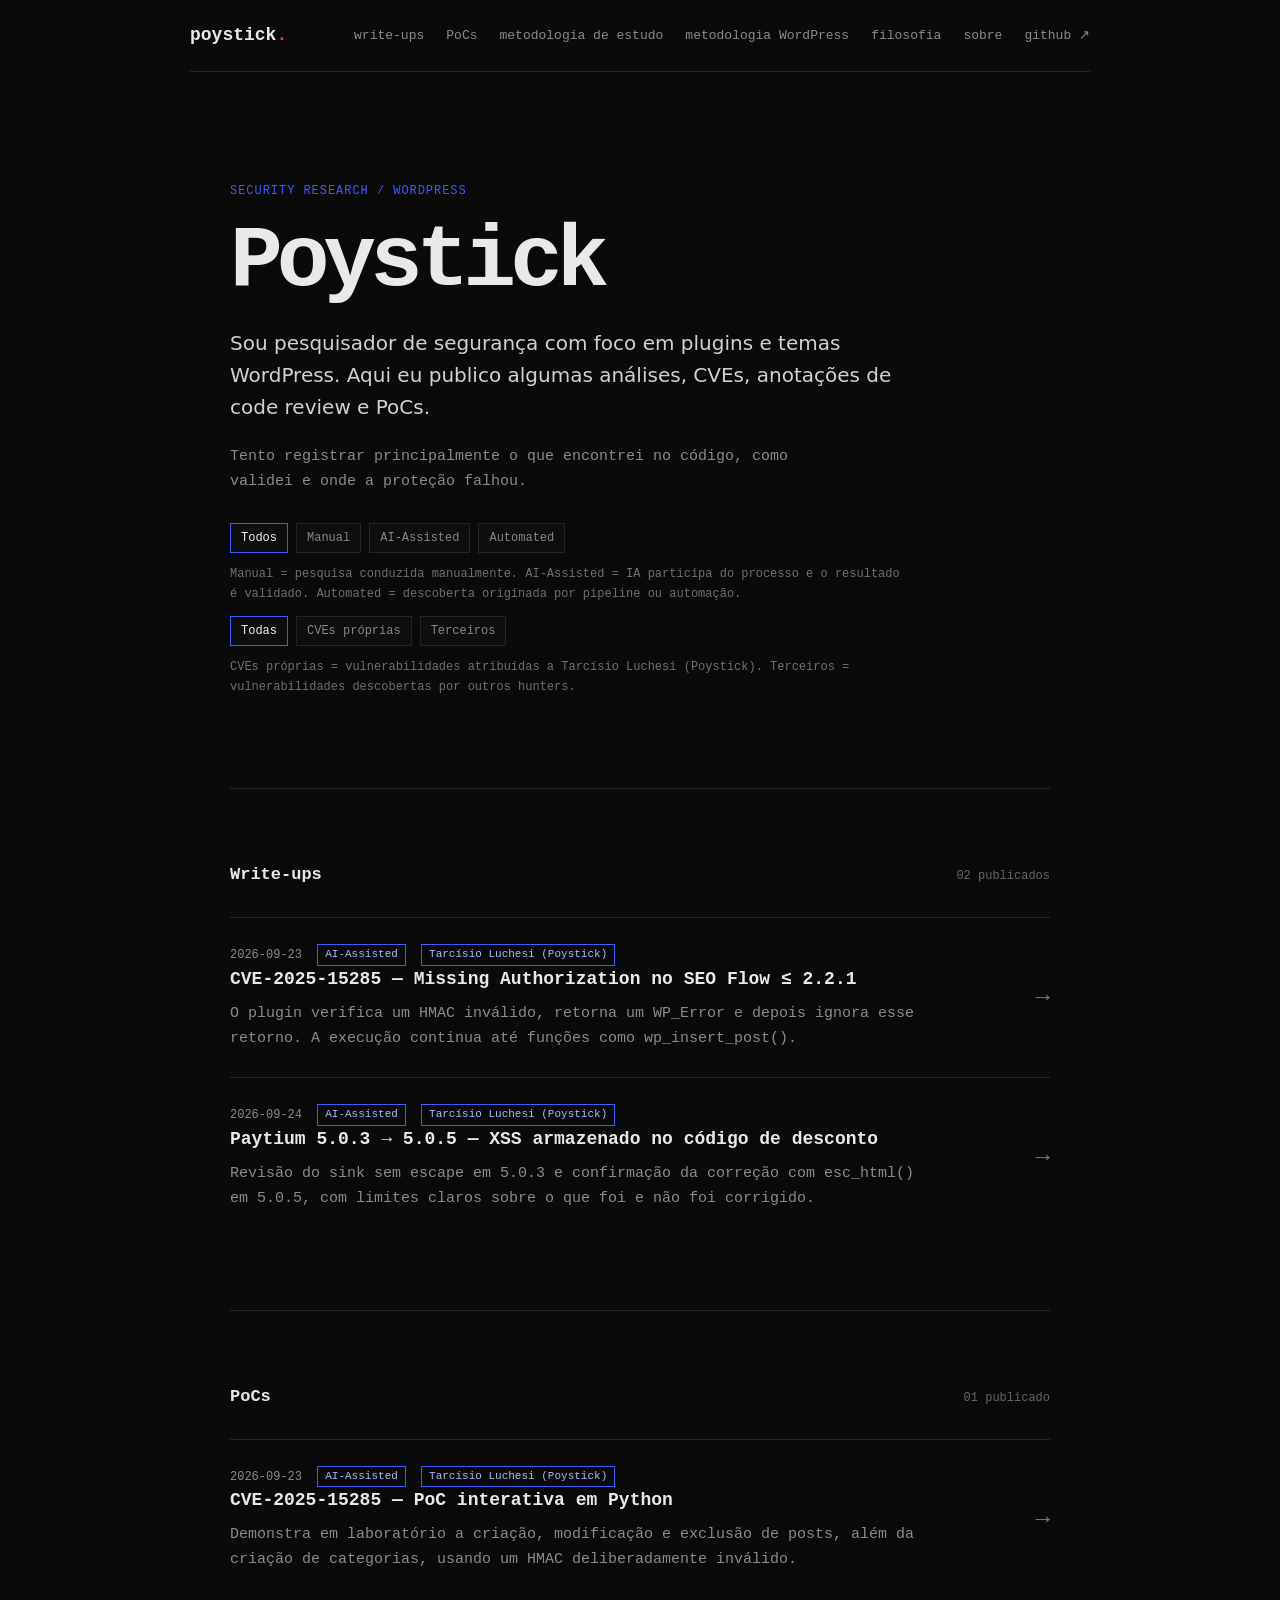
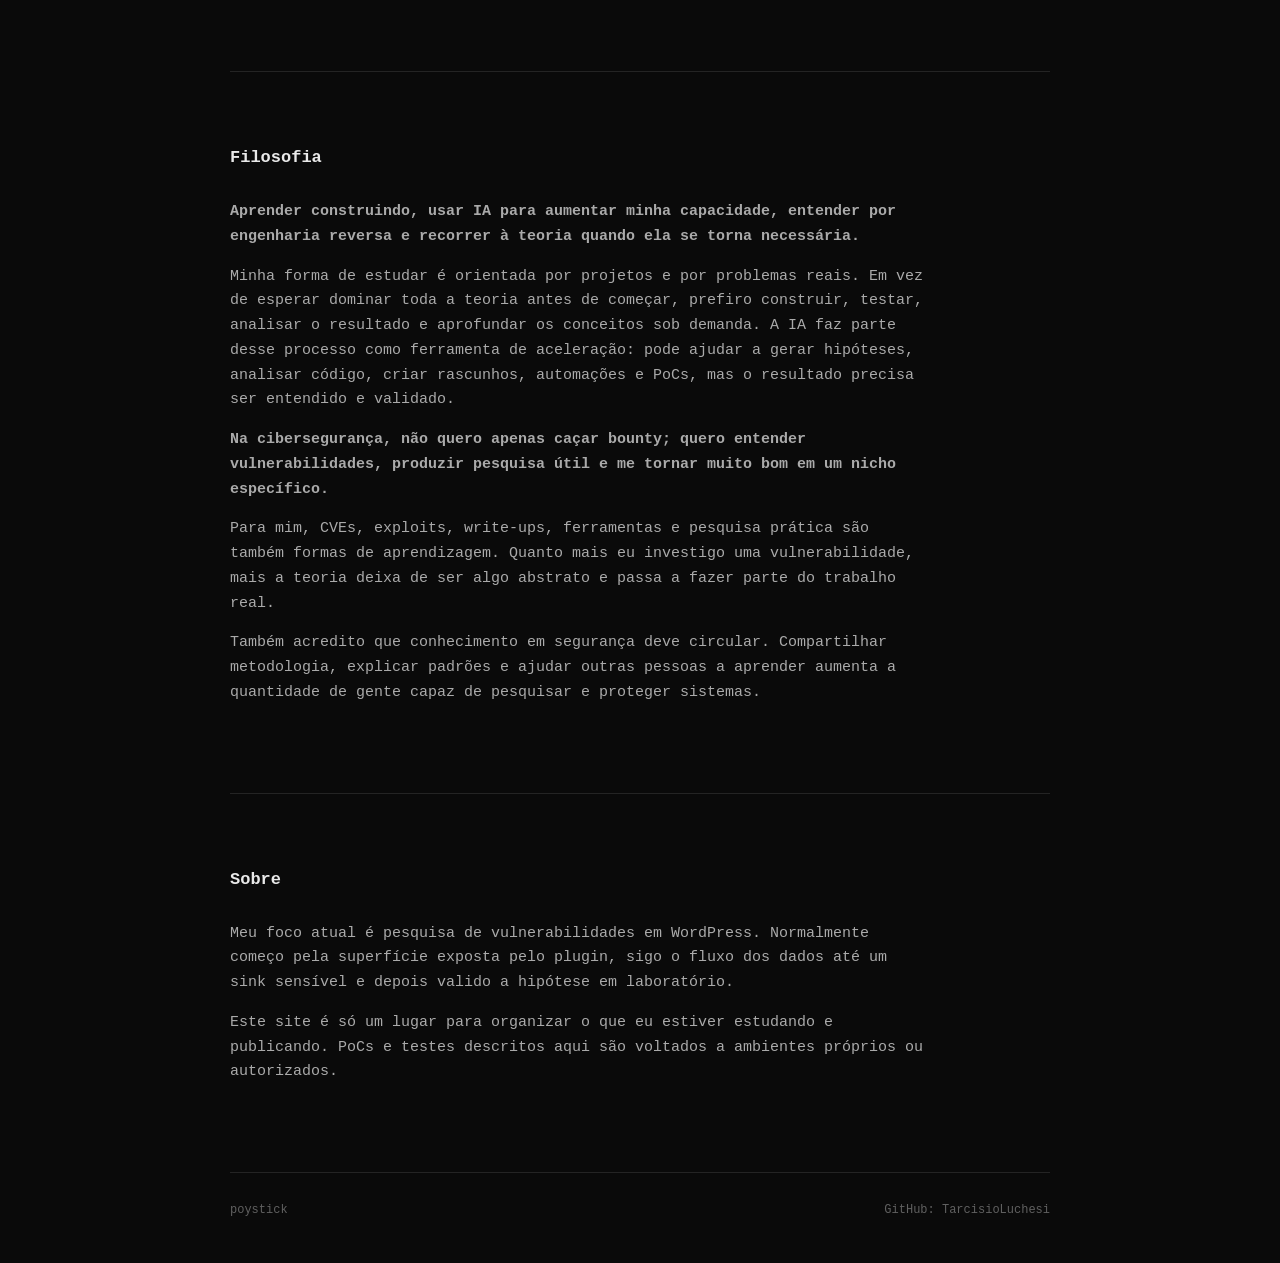
==== index.html @ 3ad00c8e "Add study and security philosophy section" ====
<!doctype html>
<html lang="pt-BR">
<head>
  <meta charset="utf-8">
  <meta name="viewport" content="width=device-width, initial-scale=1">
  <meta name="description" content="Poystick — pesquisa de segurança em WordPress, write-ups e provas de conceito.">
  <meta name="theme-color" content="#0a0a0a">
  <title>poystick</title>
  <style>
:root{
  --bg:#0a0a0a;
  --surface:#111111;
  --text:#e9e9e9;
  --muted:#8b8b8b;
  --line:#242424;
  --red:#ff3434;
  --blue:#3d5afe;
}

*{box-sizing:border-box}
html{scroll-behavior:smooth}

body{
  margin:0;
  background:var(--bg);
  color:var(--text);
  font-family:ui-monospace,SFMono-Regular,Menlo,Monaco,Consolas,"Liberation Mono",monospace;
  font-size:15px;
  line-height:1.65;
}

a{color:inherit;text-decoration:none}

.wrap{
  width:min(820px,calc(100% - 40px));
  margin:0 auto;
}

.site-header{
  width:min(900px,calc(100% - 32px));
  margin:0 auto;
  min-height:72px;
  display:flex;
  align-items:center;
  justify-content:space-between;
  border-bottom:1px solid var(--line);
}

.logo{
  font-weight:700;
  font-size:18px;
}

.logo span{color:var(--red)}

nav{
  display:flex;
  gap:22px;
  color:var(--muted);
  font-size:13px;
}

nav a:hover{color:var(--text)}

.intro{
  padding:110px 0 90px;
  border-bottom:1px solid var(--line);
}

.label{
  margin:0 0 18px;
  color:var(--blue);
  font-size:12px;
  text-transform:uppercase;
  letter-spacing:.08em;
}

h1{
  margin:0 0 24px;
  font-size:clamp(48px,10vw,88px);
  line-height:.95;
  letter-spacing:-.07em;
}

.lead{
  max-width:680px;
  margin:0;
  font-family:Inter,system-ui,sans-serif;
  font-size:20px;
  line-height:1.6;
  color:#d1d1d1;
}

.small{
  max-width:620px;
  margin:22px 0 0;
  color:var(--muted);
}

.section{
  padding:72px 0;
  border-bottom:1px solid var(--line);
}

.section-title{
  display:flex;
  align-items:baseline;
  justify-content:space-between;
  gap:20px;
  margin-bottom:28px;
}

.section-title h2{
  margin:0;
  font-size:17px;
}

.section-title span{
  color:#666;
  font-size:12px;
}

.post-row{
  display:grid;
  grid-template-columns:1fr auto;
  gap:24px;
  padding:26px 0;
  border-top:1px solid var(--line);
}

.post-row:hover h3{color:var(--red)}
.post-row:hover .arrow{color:var(--blue);transform:translateX(4px)}

.post-date{
  margin:0 0 10px;
  color:#666;
  font-size:12px;
}

.method-filter,
.origin-filter{
  display:flex;
  flex-wrap:wrap;
  gap:8px;
  margin:28px 0 0;
}

.origin-filter{
  margin-top:12px;
}

.method-filter button,
.origin-filter button{
  cursor:pointer;
  padding:7px 10px;
  border:1px solid var(--line);
  background:#0e0e0e;
  color:#888;
  font:12px ui-monospace,SFMono-Regular,Menlo,monospace;
}

.method-filter button:hover,
.method-filter button.active,
.origin-filter button:hover,
.origin-filter button.active{
  border-color:var(--blue);
  color:#f0f0f0;
}

.method-badge{
  display:inline-block;
  margin-left:8px;
  padding:2px 7px;
  border:1px solid var(--blue);
  color:#aeb8ff;
  font-size:11px;
  line-height:1.4;
  vertical-align:middle;
}

.method-note{
  max-width:680px;
  margin:12px 0 0;
  color:#707070;
  font-size:12px;
}

.post-row h3{
  margin:0 0 10px;
  font-size:18px;
  line-height:1.45;
  transition:color .15s ease;
}

.post-row p{
  margin:0;
  color:var(--muted);
  max-width:690px;
}

.arrow{
  align-self:center;
  color:#777;
  font-size:24px;
  transition:.15s ease;
}

.about p{
  max-width:700px;
  color:#aaa;
}

.site-footer{
  display:flex;
  justify-content:space-between;
  gap:20px;
  padding:28px 0 42px;
  color:#606060;
  font-size:12px;
}

/* article */

.article-shell{
  width:min(760px,calc(100% - 40px));
  margin:0 auto;
  padding:80px 0 100px;
}

.article-hero{
  padding:20px 0 48px;
  border-bottom:1px solid var(--line);
}

.article-hero .kicker{
  color:var(--blue);
  font-size:12px;
  text-transform:uppercase;
}

.article-hero h1{
  margin:14px 0 12px;
  font-size:clamp(40px,8vw,70px);
}

.hero-copy{
  margin:0;
  color:#bbb;
  font-family:Inter,system-ui,sans-serif;
  font-size:18px;
  line-height:1.6;
}

.article-meta{
  display:flex;
  flex-wrap:wrap;
  gap:8px;
  margin-top:22px;
}

.article-meta span{
  padding:4px 8px;
  border:1px solid var(--line);
  color:#777;
  font-size:12px;
}

.article{
  padding-top:42px;
  color:#c2c2c2;
  font-family:Inter,system-ui,sans-serif;
  font-size:16px;
  line-height:1.8;
}

.article h2{
  margin:52px 0 12px;
  color:#f1f1f1;
  font:700 21px/1.4 ui-monospace,SFMono-Regular,Menlo,monospace;
}

.article p code{
  padding:2px 5px;
  background:#151515;
  border:1px solid var(--line);
  border-radius:4px;
  color:#eee;
}

pre{
  overflow:auto;
  margin:20px 0 28px;
  padding:18px;
  background:#0e0e0e;
  border:1px solid var(--line);
  border-left:3px solid var(--blue);
  color:#d7d7d7;
  font:13px/1.7 ui-monospace,SFMono-Regular,Menlo,monospace;
}

.flow{
  white-space:pre-wrap;
  margin:24px 0;
  padding:20px;
  background:#0e0e0e;
  border:1px solid var(--line);
  border-left:3px solid var(--red);
  color:#ddd;
  font:13px/1.8 ui-monospace,SFMono-Regular,Menlo,monospace;
}

.back-link{
  display:inline-block;
  margin-top:40px;
  color:#888;
  font-family:ui-monospace,SFMono-Regular,Menlo,monospace;
}

.back-link:hover{color:var(--red)}

@media(max-width:600px){
  .site-header{align-items:flex-start;padding:18px 0}
  nav{gap:12px;flex-wrap:wrap;justify-content:flex-end}
  .intro{padding:76px 0 64px}
  .lead{font-size:18px}
  .site-footer{flex-direction:column}
}

</style>
</head>
<body>
  <header class="site-header">
    <a class="logo" href="./">poystick<span>.</span></a>
    <nav>
      <a href="#writeups">write-ups</a>
      <a href="#pocs">PoCs</a>
      <a href="methodology.html">metodologia de estudo</a>
      <a href="wordpress-methodology.html">metodologia WordPress</a>
      <a href="#filosofia">filosofia</a>
      <a href="#sobre">sobre</a>
      <a href="https://github.com/TarcisioLuchesi">github ↗</a>
    </nav>
  </header>

  <main class="wrap">
    <section class="intro">
      <p class="label">security research / wordpress</p>
      <h1>Poystick</h1>
      <p class="lead">
        Sou pesquisador de segurança com foco em plugins e temas WordPress.
        Aqui eu publico algumas análises, CVEs, anotações de code review e PoCs.
      </p>
      <p class="small">
        Tento registrar principalmente o que encontrei no código, como validei e onde a proteção falhou.
      </p>

      <div class="method-filter" aria-label="Filtrar publicações pelo método de pesquisa">
        <button type="button" class="active" data-filter="all">Todos</button>
        <button type="button" data-filter="manual">Manual</button>
        <button type="button" data-filter="ai-assisted">AI-Assisted</button>
        <button type="button" data-filter="automated">Automated</button>
      </div>
      <p class="method-note">
        Manual = pesquisa conduzida manualmente. AI-Assisted = IA participa do processo e o resultado é validado.
        Automated = descoberta originada por pipeline ou automação.
      </p>

      <div class="origin-filter" aria-label="Filtrar publicações por autoria da vulnerabilidade">
        <button type="button" class="active" data-origin-filter="all">Todas</button>
        <button type="button" data-origin-filter="own">CVEs próprias</button>
        <button type="button" data-origin-filter="third-party">Terceiros</button>
      </div>
      <p class="method-note">
        CVEs próprias = vulnerabilidades atribuídas a Tarcísio Luchesi (Poystick).
        Terceiros = vulnerabilidades descobertas por outros hunters.
      </p>
    </section>

    <section id="writeups" class="section">
      <div class="section-title">
        <h2>Write-ups</h2>
        <span>02 publicados</span>
      </div>

      <a class="post-row" data-method="ai-assisted" data-origin="own" href="research/cve-2025-15285.html">
        <div>
          <p class="post-date">2026-09-23 <span class="method-badge">AI-Assisted</span> <span class="method-badge">Tarcísio Luchesi (Poystick)</span></p>
          <h3>CVE-2025-15285 — Missing Authorization no SEO Flow ≤ 2.2.1</h3>
          <p>
            O plugin verifica um HMAC inválido, retorna um WP_Error e depois ignora esse retorno.
            A execução continua até funções como wp_insert_post().
          </p>
        </div>
        <span class="arrow">→</span>
      </a>

      <a class="post-row" data-method="ai-assisted" data-origin="own" href="research/paytium-5-0-3-5-0-5-xss.html">
        <div>
          <p class="post-date">2026-09-24 <span class="method-badge">AI-Assisted</span> <span class="method-badge">Tarcísio Luchesi (Poystick)</span></p>
          <h3>Paytium 5.0.3 → 5.0.5 — XSS armazenado no código de desconto</h3>
          <p>
            Revisão do sink sem escape em 5.0.3 e confirmação da correção com esc_html()
            em 5.0.5, com limites claros sobre o que foi e não foi corrigido.
          </p>
        </div>
        <span class="arrow">→</span>
      </a>
    </section>

    <section id="pocs" class="section">
      <div class="section-title">
        <h2>PoCs</h2>
        <span>01 publicado</span>
      </div>

      <a class="post-row" data-method="ai-assisted" data-origin="own" href="pocs/cve-2025-15285.html">
        <div>
          <p class="post-date">2026-09-23 <span class="method-badge">AI-Assisted</span> <span class="method-badge">Tarcísio Luchesi (Poystick)</span></p>
          <h3>CVE-2025-15285 — PoC interativa em Python</h3>
          <p>
            Demonstra em laboratório a criação, modificação e exclusão de posts,
            além da criação de categorias, usando um HMAC deliberadamente inválido.
          </p>
        </div>
        <span class="arrow">→</span>
      </a>
    </section>

    <section id="filosofia" class="section about">
      <div class="section-title">
        <h2>Filosofia</h2>
      </div>

      <p>
        <strong>Aprender construindo, usar IA para aumentar minha capacidade, entender por engenharia reversa
        e recorrer à teoria quando ela se torna necessária.</strong>
      </p>

      <p>
        Minha forma de estudar é orientada por projetos e por problemas reais. Em vez de esperar dominar toda
        a teoria antes de começar, prefiro construir, testar, analisar o resultado e aprofundar os conceitos
        sob demanda. A IA faz parte desse processo como ferramenta de aceleração: pode ajudar a gerar hipóteses,
        analisar código, criar rascunhos, automações e PoCs, mas o resultado precisa ser entendido e validado.
      </p>

      <p>
        <strong>Na cibersegurança, não quero apenas caçar bounty; quero entender vulnerabilidades,
        produzir pesquisa útil e me tornar muito bom em um nicho específico.</strong>
      </p>

      <p>
        Para mim, CVEs, exploits, write-ups, ferramentas e pesquisa prática são também formas de aprendizagem.
        Quanto mais eu investigo uma vulnerabilidade, mais a teoria deixa de ser algo abstrato e passa a fazer
        parte do trabalho real.
      </p>

      <p>
        Também acredito que conhecimento em segurança deve circular. Compartilhar metodologia, explicar padrões
        e ajudar outras pessoas a aprender aumenta a quantidade de gente capaz de pesquisar e proteger sistemas.
      </p>
    </section>

    <section id="sobre" class="section about">
      <div class="section-title">
        <h2>Sobre</h2>
      </div>
      <p>
        Meu foco atual é pesquisa de vulnerabilidades em WordPress. Normalmente começo pela
        superfície exposta pelo plugin, sigo o fluxo dos dados até um sink sensível e depois
        valido a hipótese em laboratório.
      </p>
      <p>
        Este site é só um lugar para organizar o que eu estiver estudando e publicando.
        PoCs e testes descritos aqui são voltados a ambientes próprios ou autorizados.
      </p>
    </section>
  </main>

  <footer class="site-footer wrap">
    <span>poystick</span>
    <span>GitHub: TarcisioLuchesi</span>
  </footer>

  <script>
    const filterButtons = document.querySelectorAll('.method-filter button');
    const originButtons = document.querySelectorAll('.origin-filter button');
    const posts = document.querySelectorAll('.post-row[data-method][data-origin]');

    let activeMethod = 'all';
    let activeOrigin = 'all';

    function applyFilters() {
      posts.forEach(post => {
        const methodMatches = activeMethod === 'all' || post.dataset.method === activeMethod;
        const originMatches = activeOrigin === 'all' || post.dataset.origin === activeOrigin;
        post.style.display = methodMatches && originMatches ? 'grid' : 'none';
      });
    }

    filterButtons.forEach(button => {
      button.addEventListener('click', () => {
        activeMethod = button.dataset.filter;
        filterButtons.forEach(item => item.classList.remove('active'));
        button.classList.add('active');
        applyFilters();
      });
    });

    originButtons.forEach(button => {
      button.addEventListener('click', () => {
        activeOrigin = button.dataset.originFilter;
        originButtons.forEach(item => item.classList.remove('active'));
        button.classList.add('active');
        applyFilters();
      });
    });
  </script>
</body>
</html>
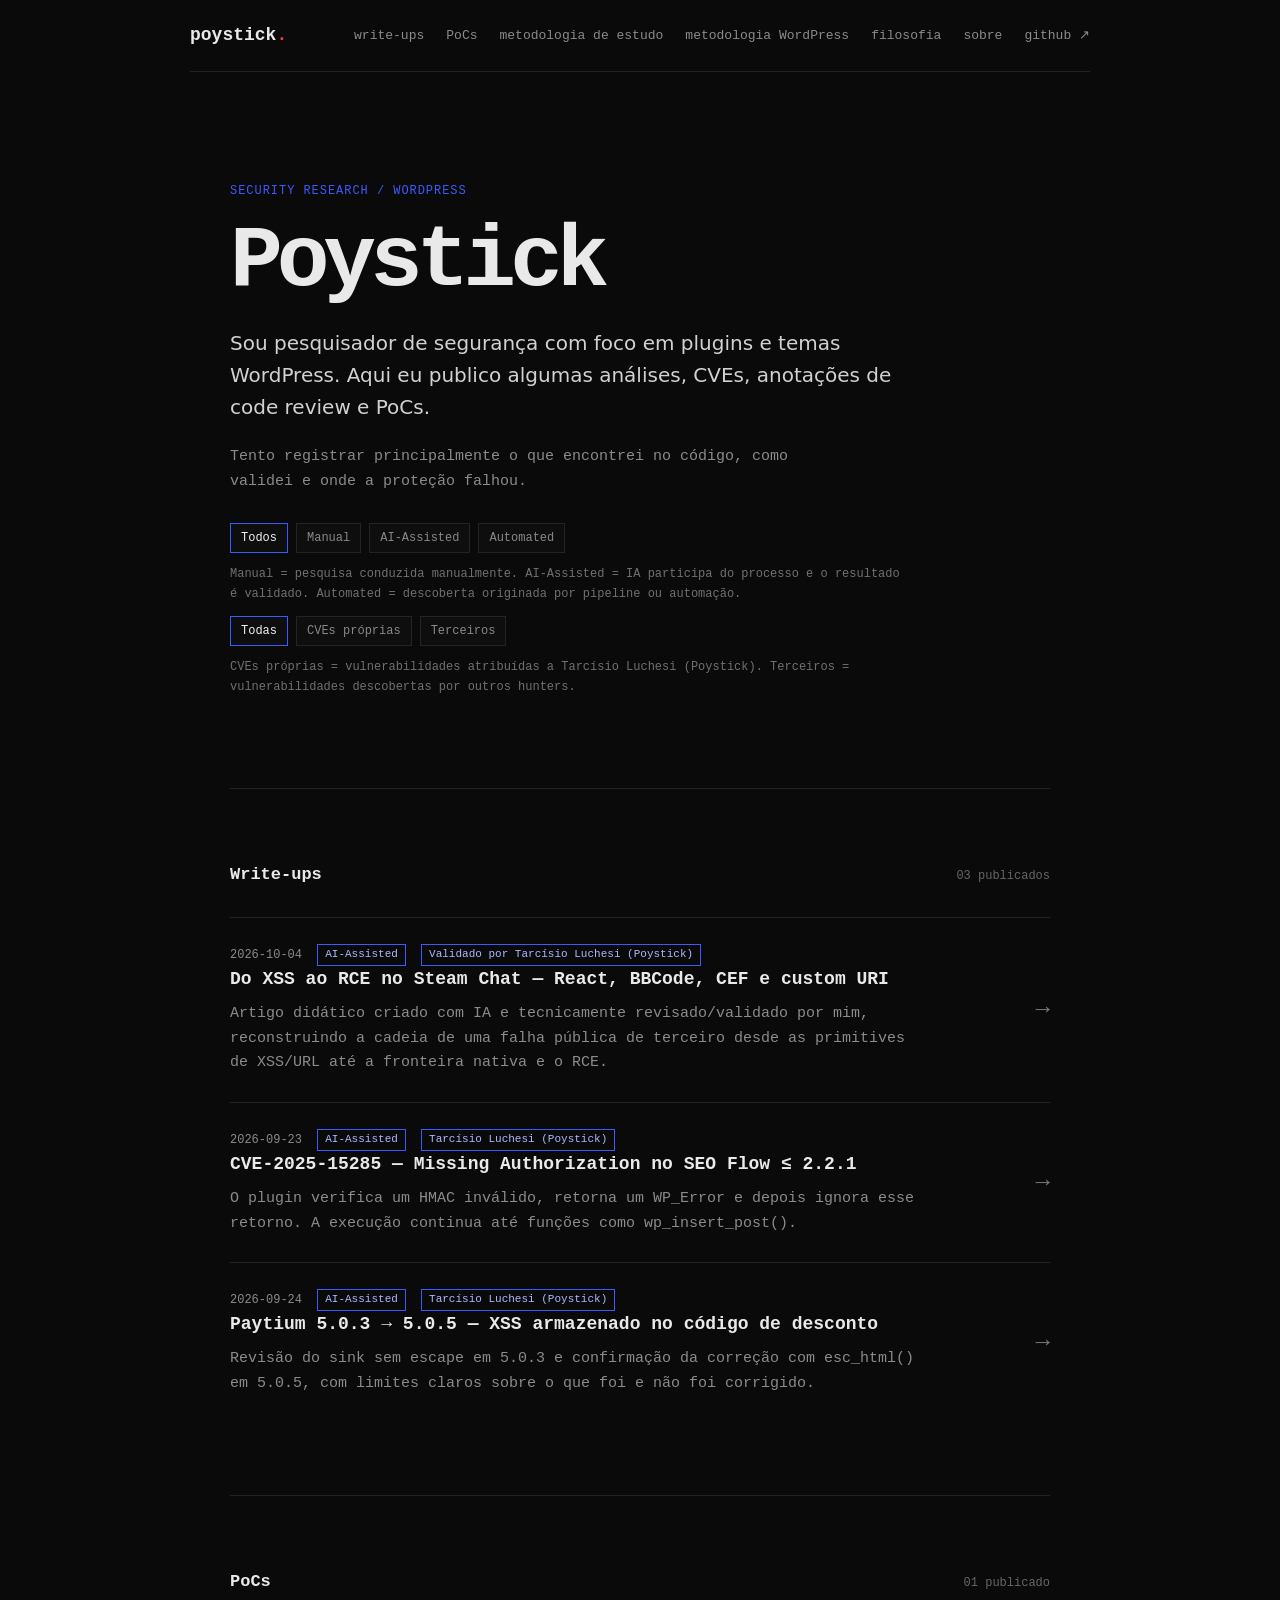
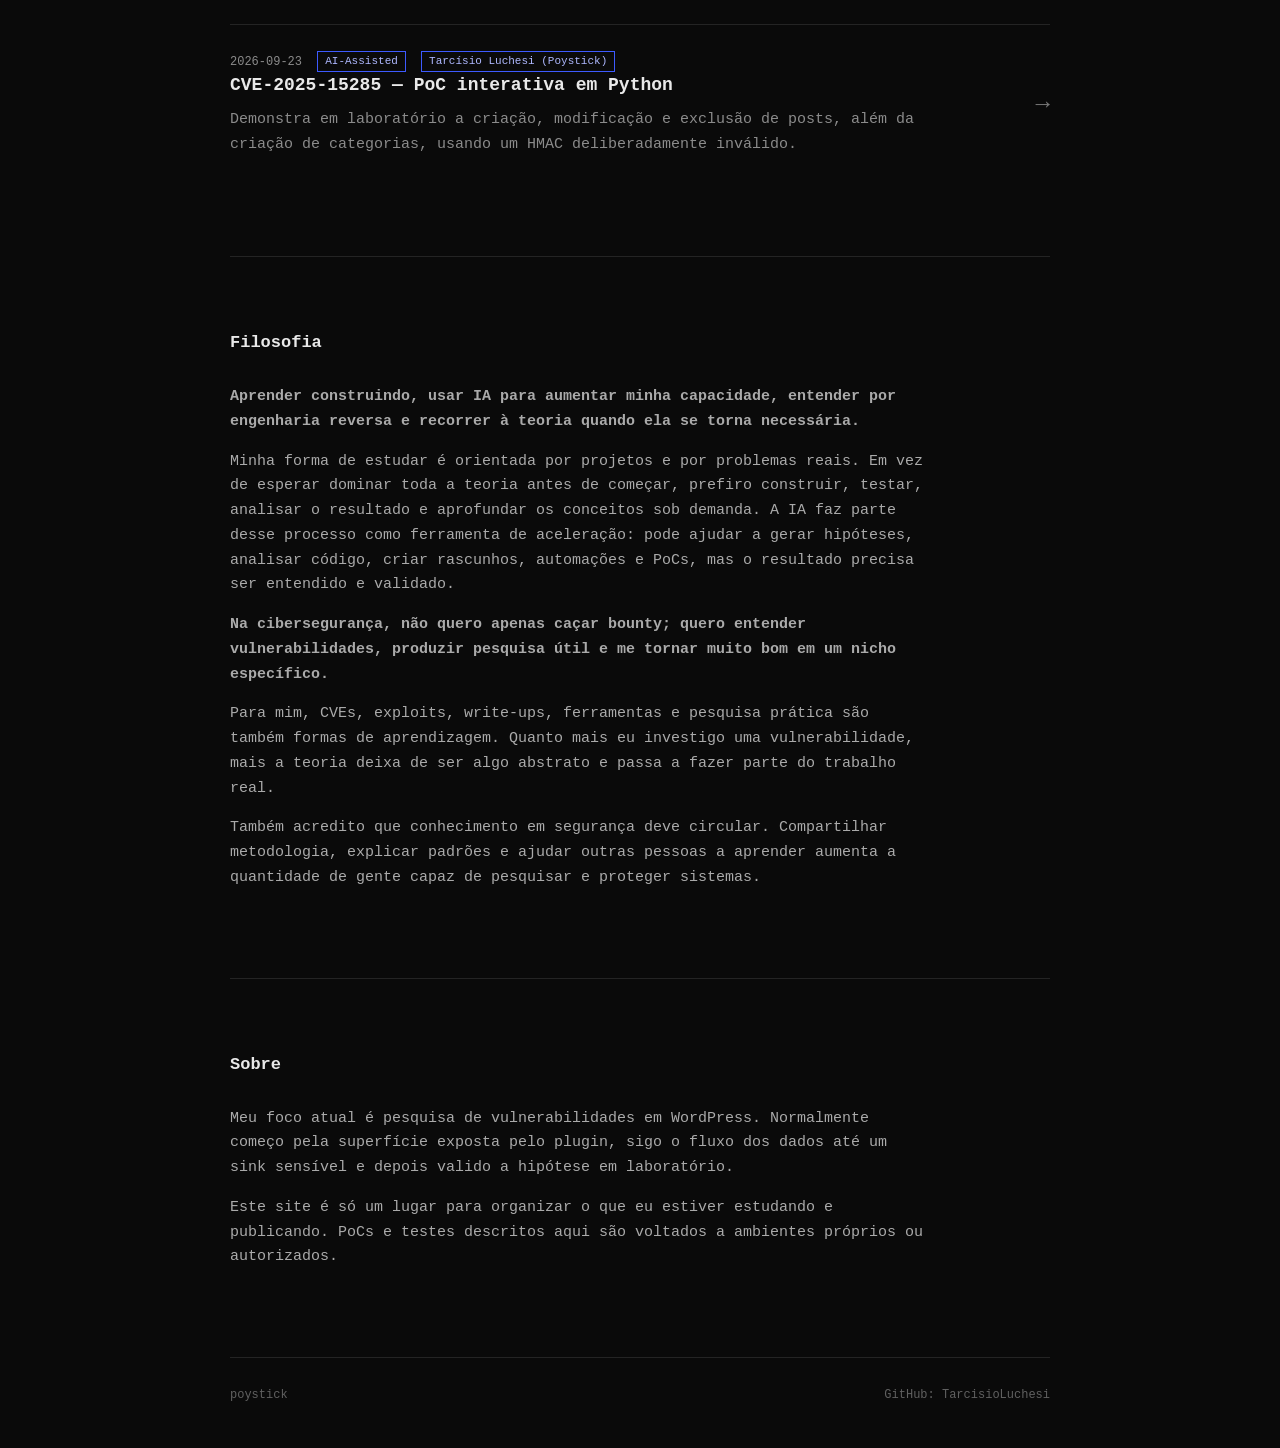
==== commit 33bd4ba0: "Publish Steam Chat XSS-to-RCE article on homepage" ====
--- a/index.html
+++ b/index.html
@@ -379,8 +379,20 @@
     <section id="writeups" class="section">
       <div class="section-title">
         <h2>Write-ups</h2>
-        <span>02 publicados</span>
+        <span>03 publicados</span>
       </div>
+
+      <a class="post-row" data-method="ai-assisted" data-origin="third-party" href="research/steam-chat-xss-to-rce.html">
+        <div>
+          <p class="post-date">2026-10-04 <span class="method-badge">AI-Assisted</span> <span class="method-badge">Validado por Tarcísio Luchesi (Poystick)</span></p>
+          <h3>Do XSS ao RCE no Steam Chat — React, BBCode, CEF e custom URI</h3>
+          <p>
+            Artigo didático criado com IA e tecnicamente revisado/validado por mim, reconstruindo a cadeia
+            de uma falha pública de terceiro desde as primitives de XSS/URL até a fronteira nativa e o RCE.
+          </p>
+        </div>
+        <span class="arrow">→</span>
+      </a>
 
       <a class="post-row" data-method="ai-assisted" data-origin="own" href="research/cve-2025-15285.html">
         <div>
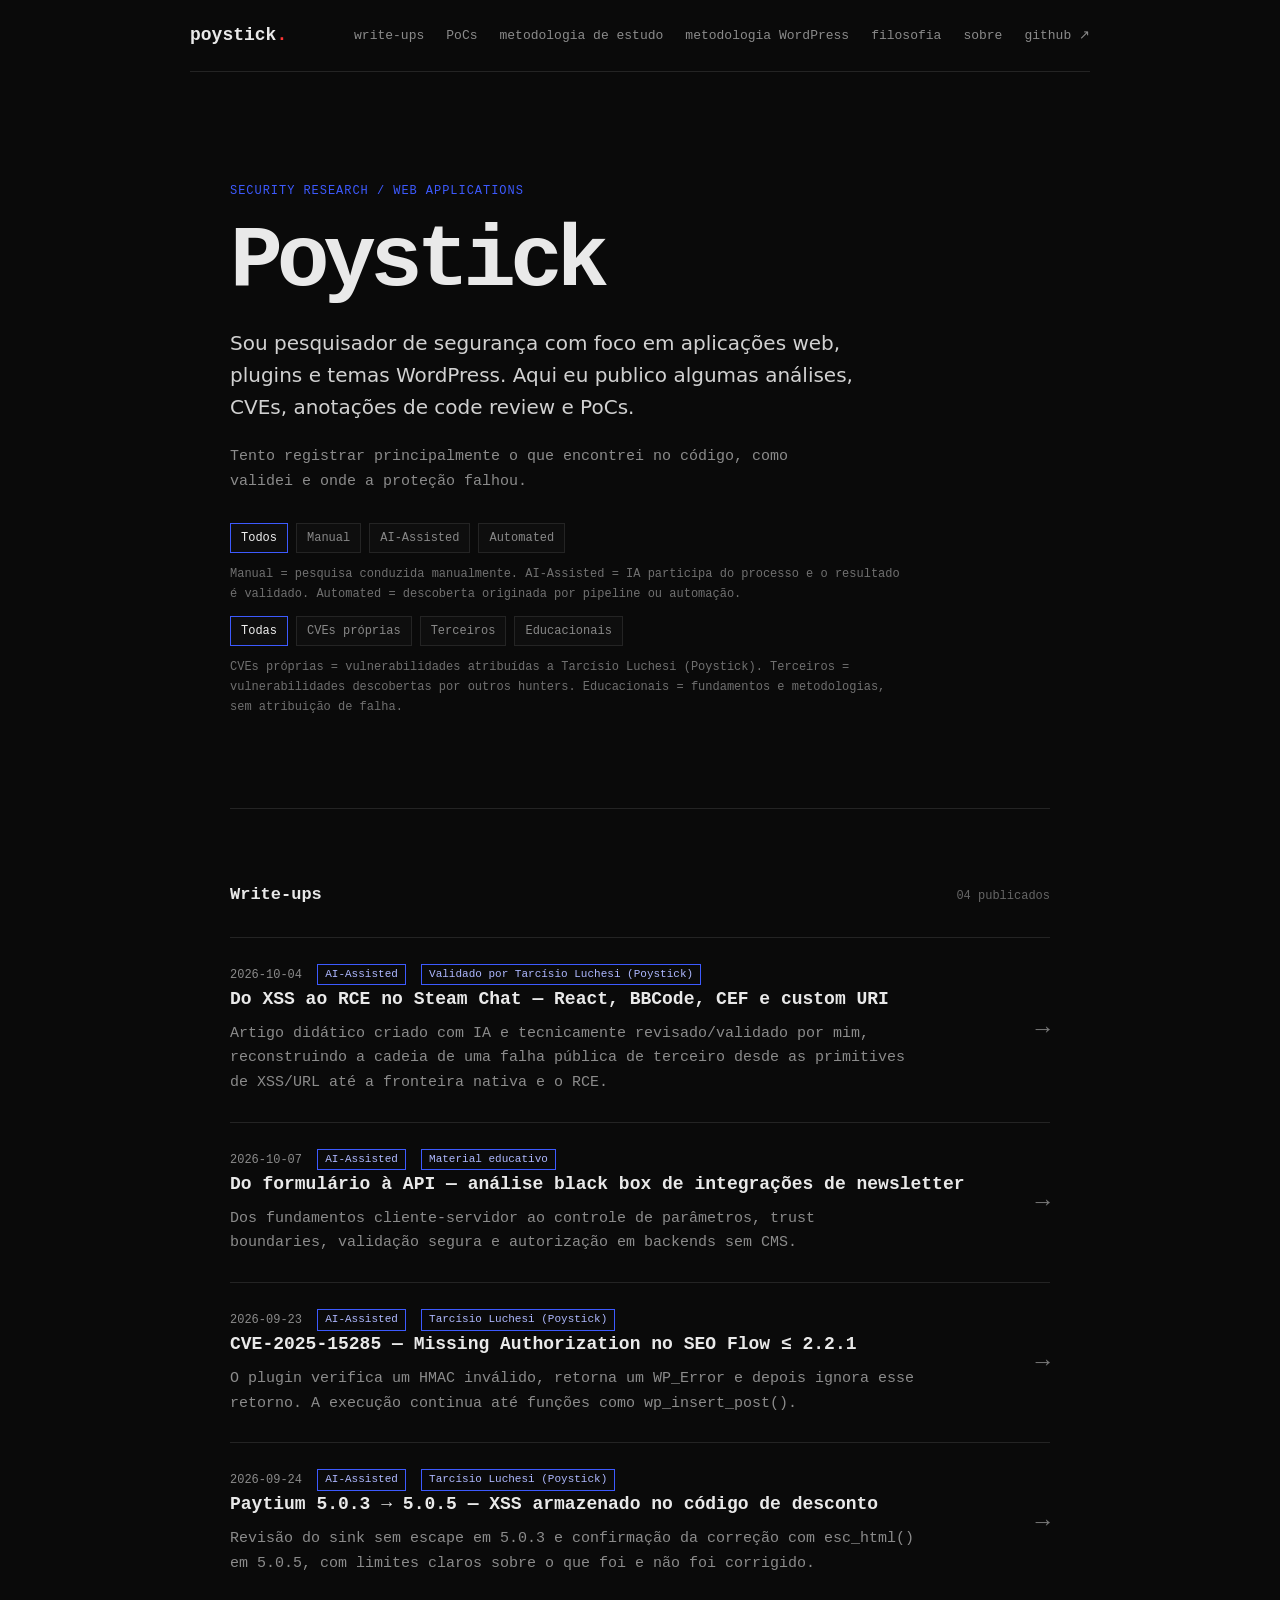
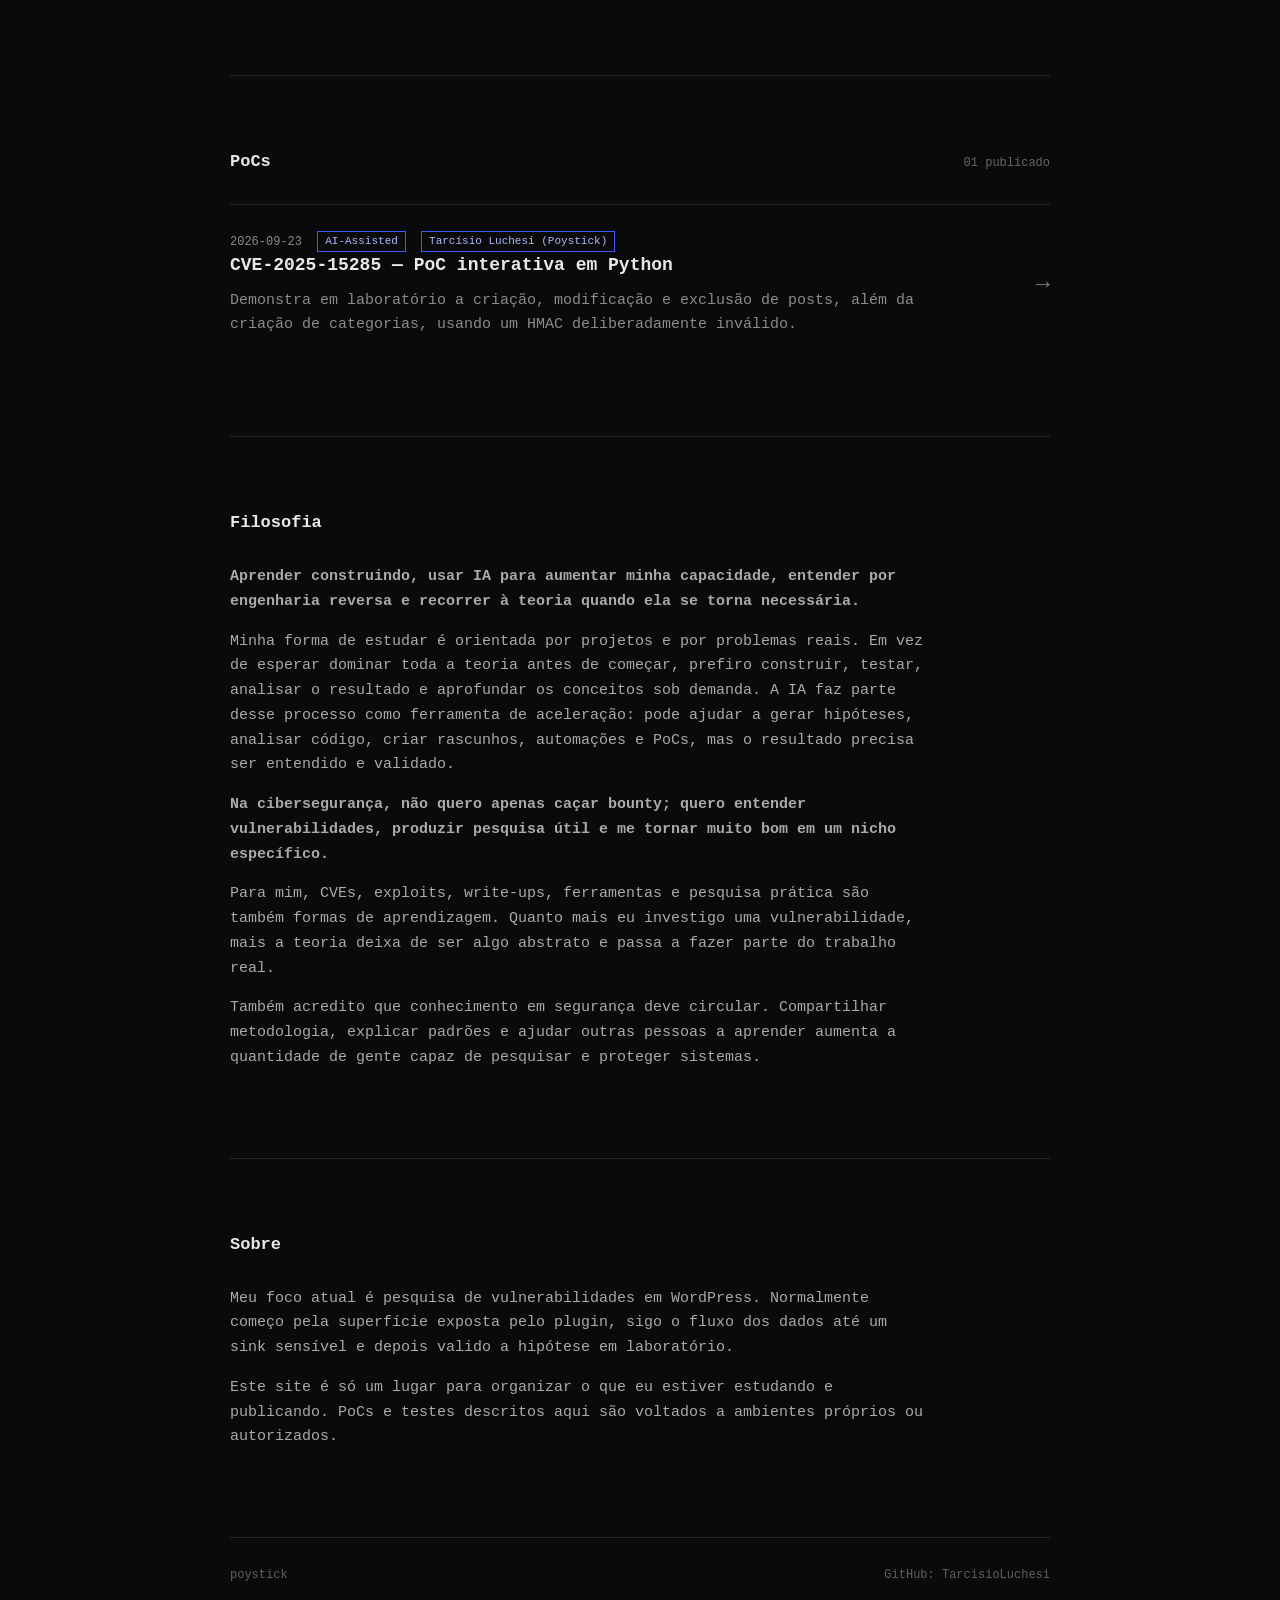
==== commit 78737b45: "List black-box newsletter guide on homepage" ====
--- a/index.html
+++ b/index.html
@@ -344,10 +344,10 @@
 
   <main class="wrap">
     <section class="intro">
-      <p class="label">security research / wordpress</p>
+      <p class="label">security research / web applications</p>
       <h1>Poystick</h1>
       <p class="lead">
-        Sou pesquisador de segurança com foco em plugins e temas WordPress.
+        Sou pesquisador de segurança com foco em aplicações web, plugins e temas WordPress.
         Aqui eu publico algumas análises, CVEs, anotações de code review e PoCs.
       </p>
       <p class="small">
@@ -369,17 +369,18 @@
         <button type="button" class="active" data-origin-filter="all">Todas</button>
         <button type="button" data-origin-filter="own">CVEs próprias</button>
         <button type="button" data-origin-filter="third-party">Terceiros</button>
+        <button type="button" data-origin-filter="educational">Educacionais</button>
       </div>
       <p class="method-note">
         CVEs próprias = vulnerabilidades atribuídas a Tarcísio Luchesi (Poystick).
-        Terceiros = vulnerabilidades descobertas por outros hunters.
+        Terceiros = vulnerabilidades descobertas por outros hunters. Educacionais = fundamentos e metodologias, sem atribuição de falha.
       </p>
     </section>
 
     <section id="writeups" class="section">
       <div class="section-title">
         <h2>Write-ups</h2>
-        <span>03 publicados</span>
+        <span>04 publicados</span>
       </div>
 
       <a class="post-row" data-method="ai-assisted" data-origin="third-party" href="research/steam-chat-xss-to-rce.html">
@@ -389,6 +390,18 @@
           <p>
             Artigo didático criado com IA e tecnicamente revisado/validado por mim, reconstruindo a cadeia
             de uma falha pública de terceiro desde as primitives de XSS/URL até a fronteira nativa e o RCE.
+          </p>
+        </div>
+        <span class="arrow">→</span>
+      </a>
+
+      <a class="post-row" data-method="ai-assisted" data-origin="educational" href="research/black-box-newsletter-consent.html">
+        <div>
+          <p class="post-date">2026-10-07 <span class="method-badge">AI-Assisted</span> <span class="method-badge">Material educativo</span></p>
+          <h3>Do formulário à API — análise black box de integrações de newsletter</h3>
+          <p>
+            Dos fundamentos cliente-servidor ao controle de parâmetros, trust boundaries,
+            validação segura e autorização em backends sem CMS.
           </p>
         </div>
         <span class="arrow">→</span>
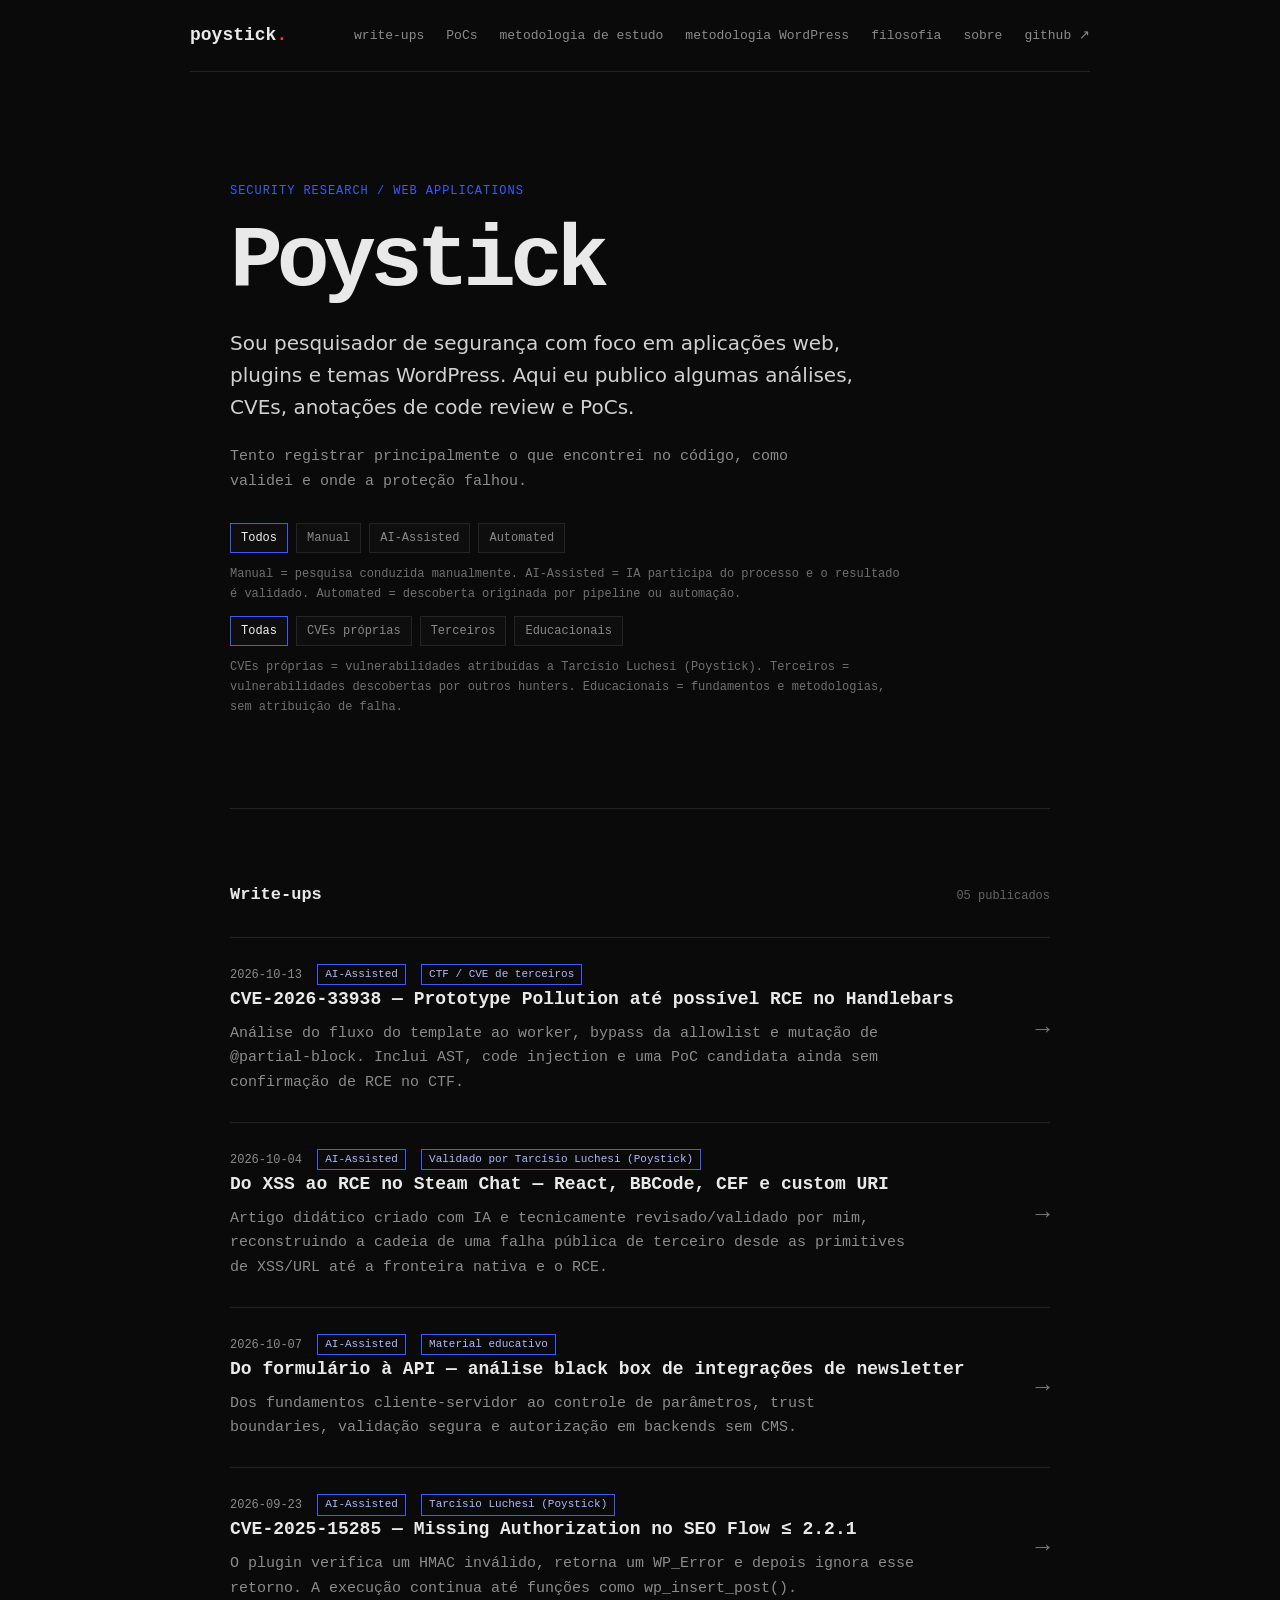
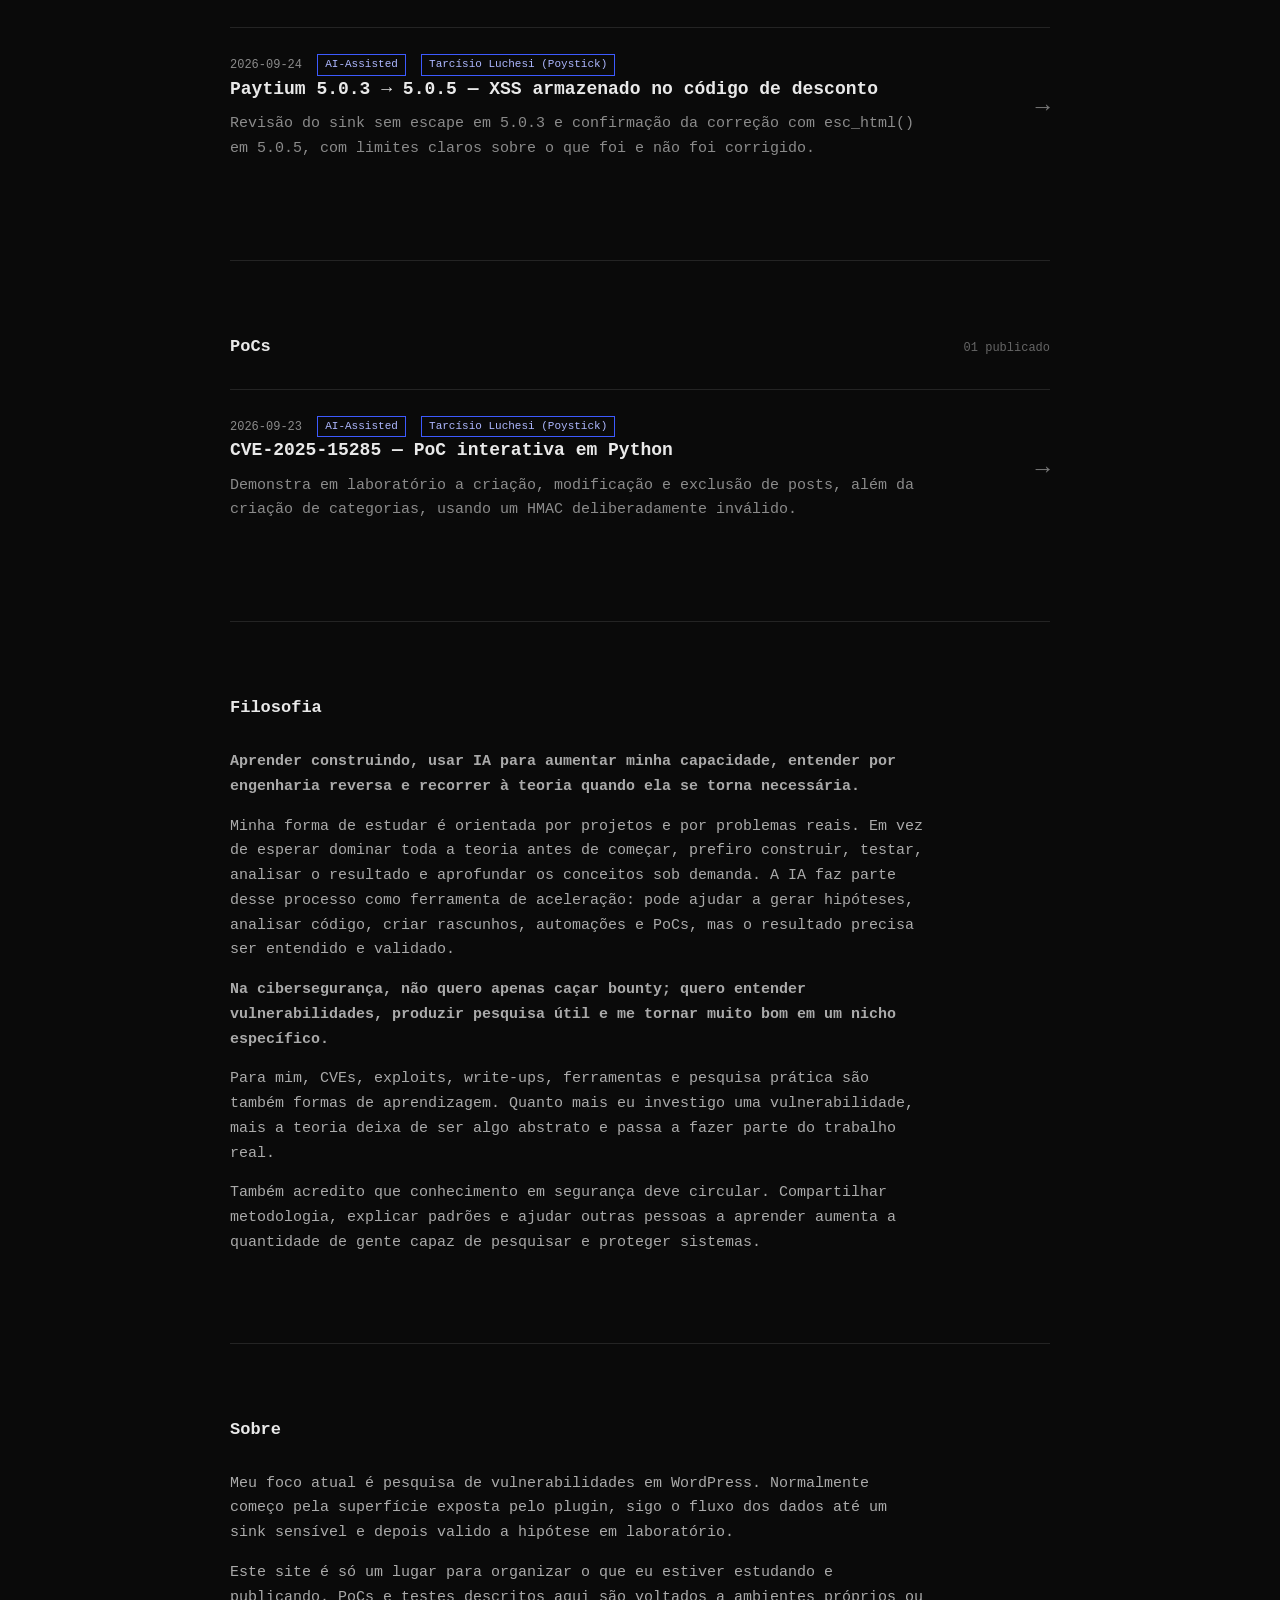
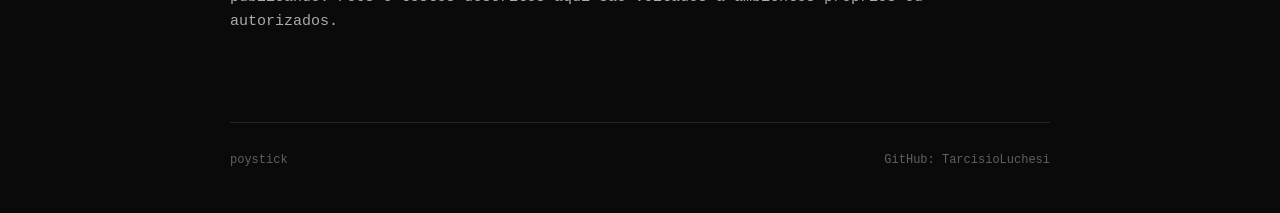
==== commit 0424d78f: "site: incluir writeup Handlebars na lista de artigos" ====
--- a/index.html
+++ b/index.html
@@ -380,8 +380,20 @@
     <section id="writeups" class="section">
       <div class="section-title">
         <h2>Write-ups</h2>
-        <span>04 publicados</span>
+        <span>05 publicados</span>
       </div>
+
+      <a class="post-row" data-method="ai-assisted" data-origin="third-party" href="research/cve-2026-33938-handlebars-ctf.html">
+        <div>
+          <p class="post-date">2026-10-13 <span class="method-badge">AI-Assisted</span> <span class="method-badge">CTF / CVE de terceiros</span></p>
+          <h3>CVE-2026-33938 — Prototype Pollution até possível RCE no Handlebars</h3>
+          <p>
+            Análise do fluxo do template ao worker, bypass da allowlist e mutação de @partial-block.
+            Inclui AST, code injection e uma PoC candidata ainda sem confirmação de RCE no CTF.
+          </p>
+        </div>
+        <span class="arrow">→</span>
+      </a>
 
       <a class="post-row" data-method="ai-assisted" data-origin="third-party" href="research/steam-chat-xss-to-rce.html">
         <div>
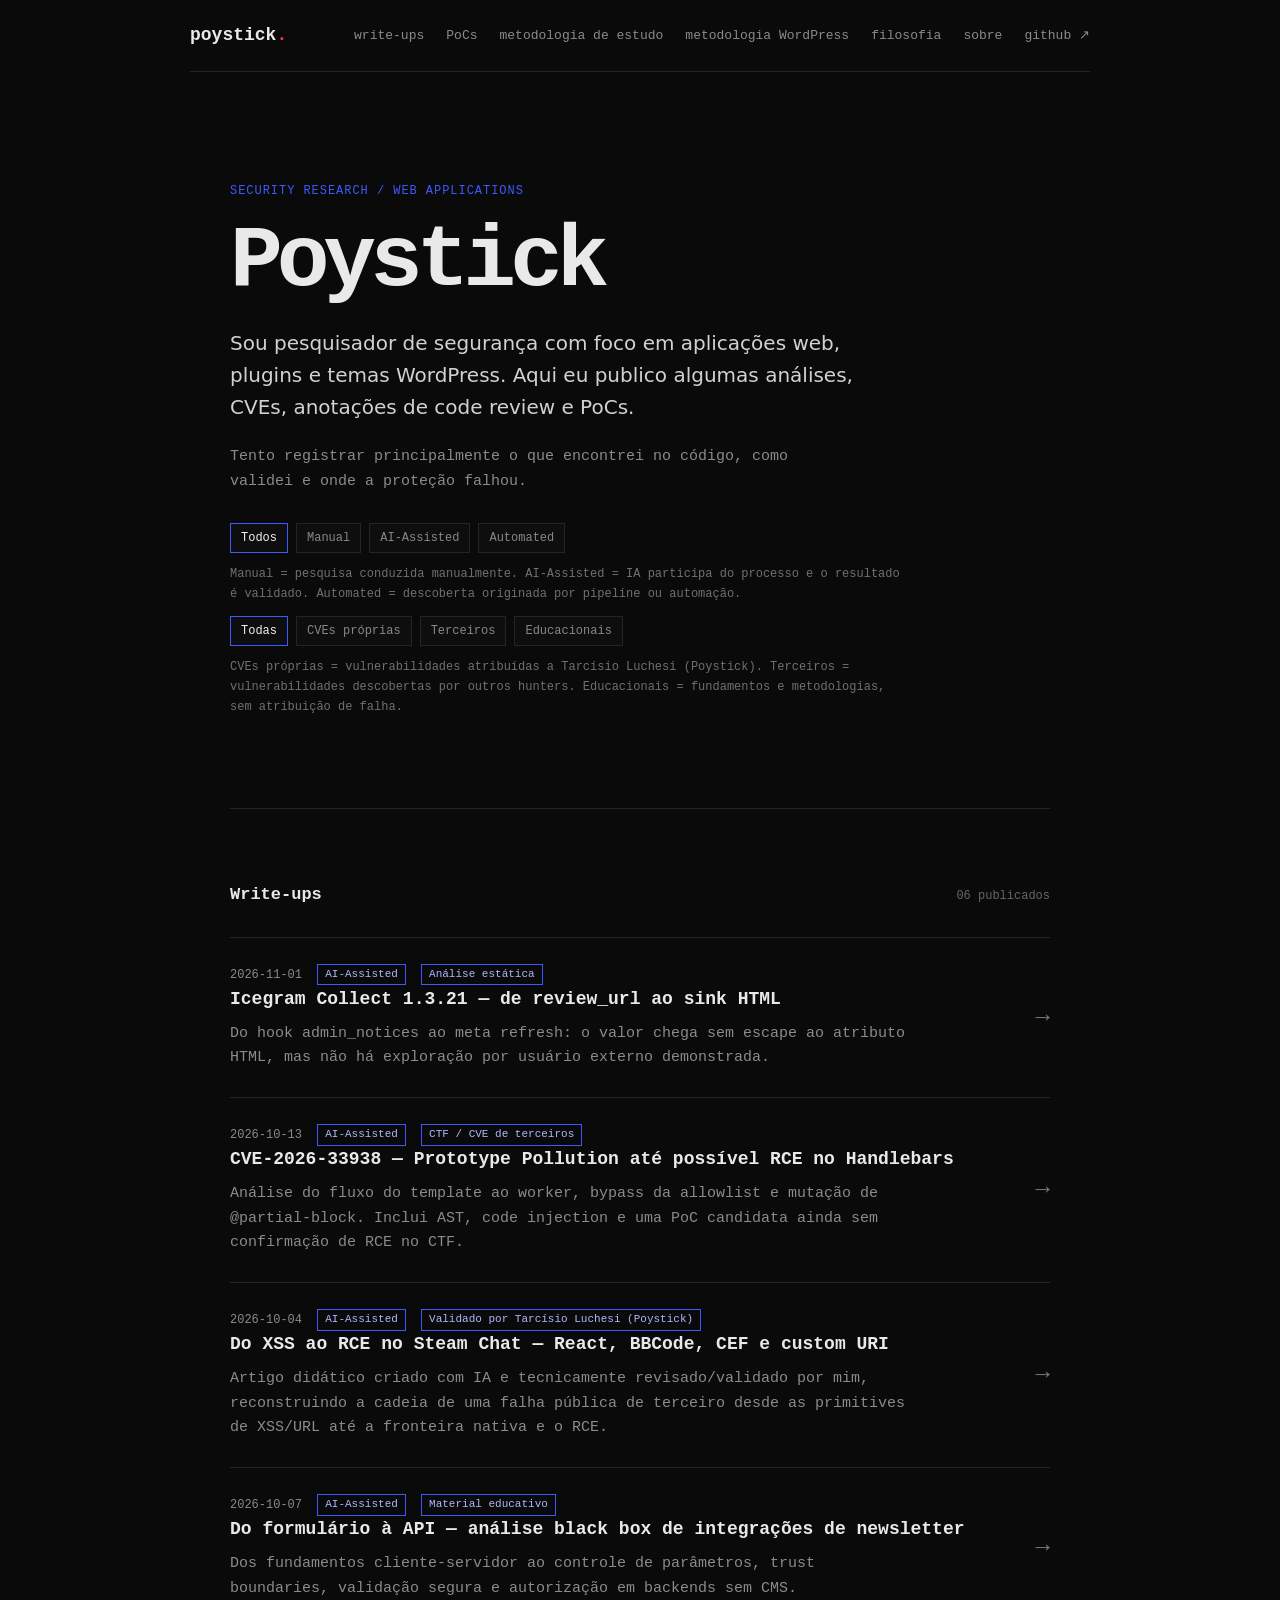
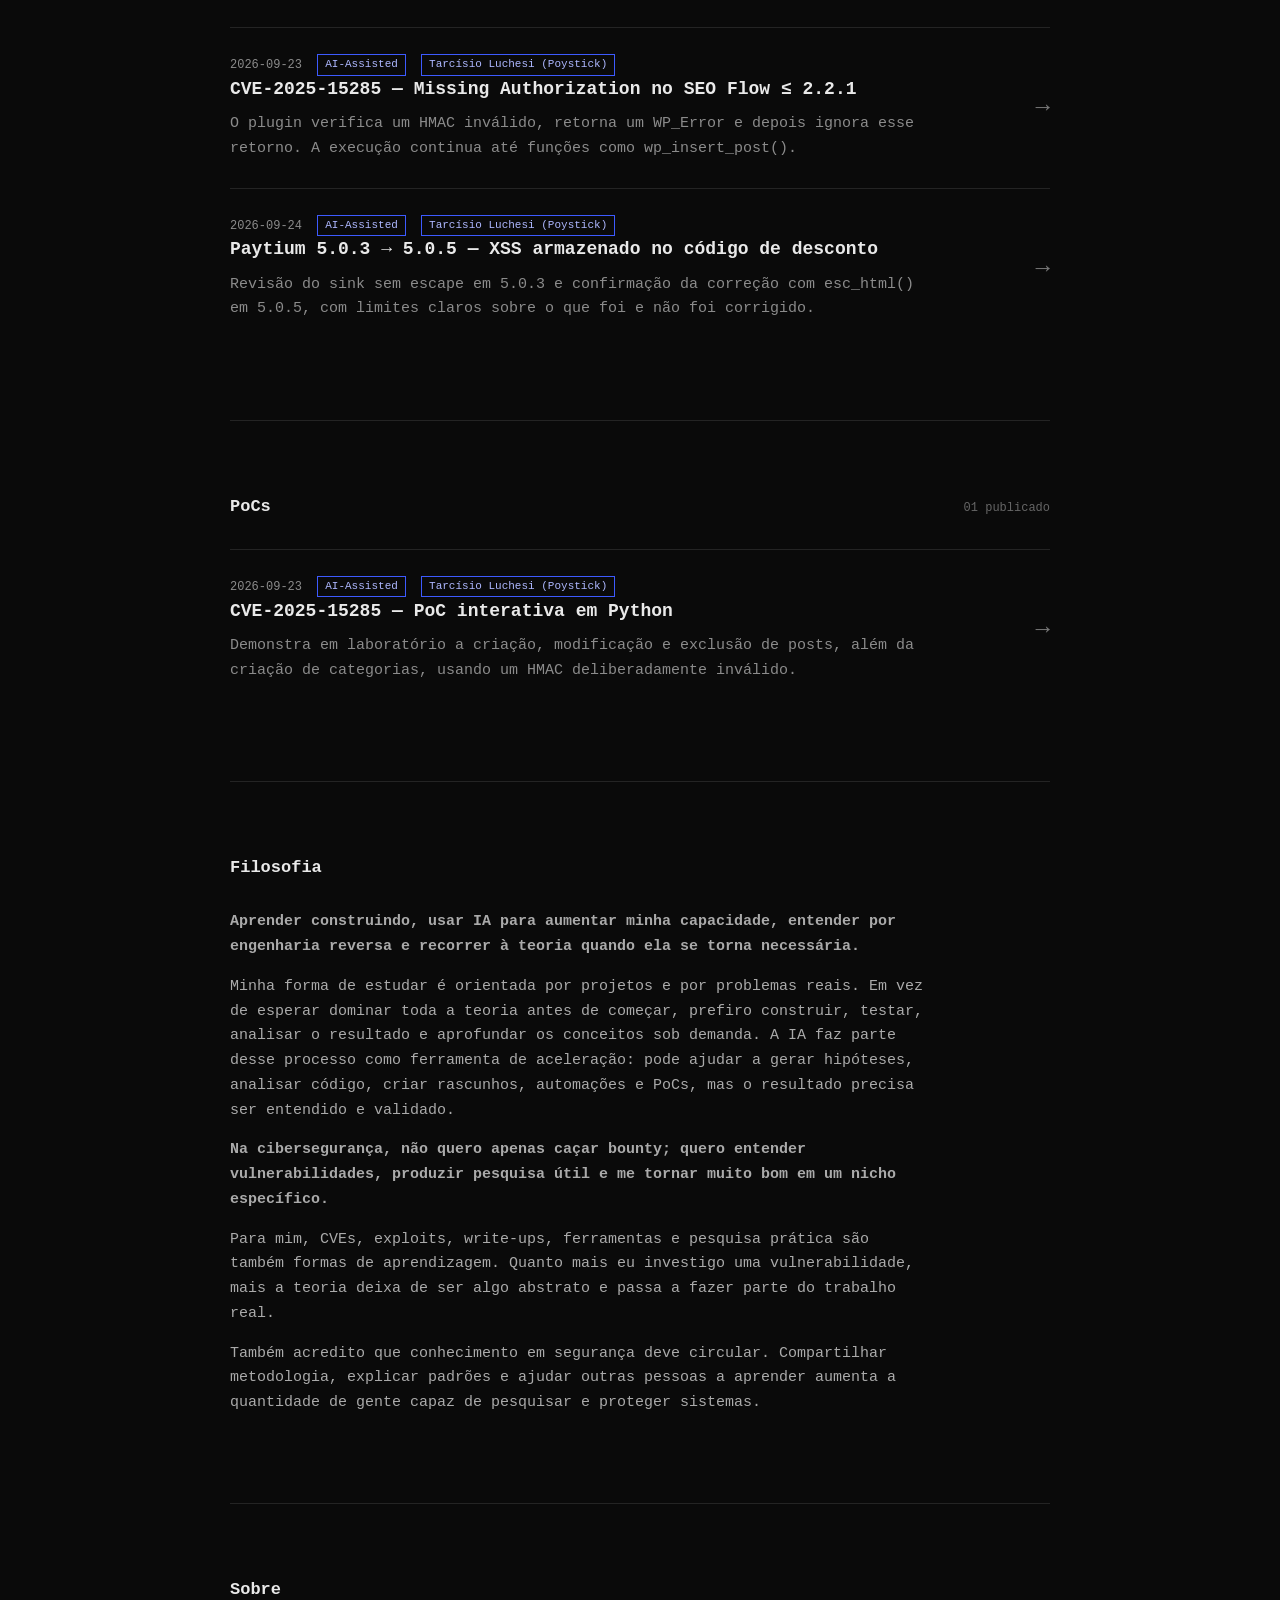
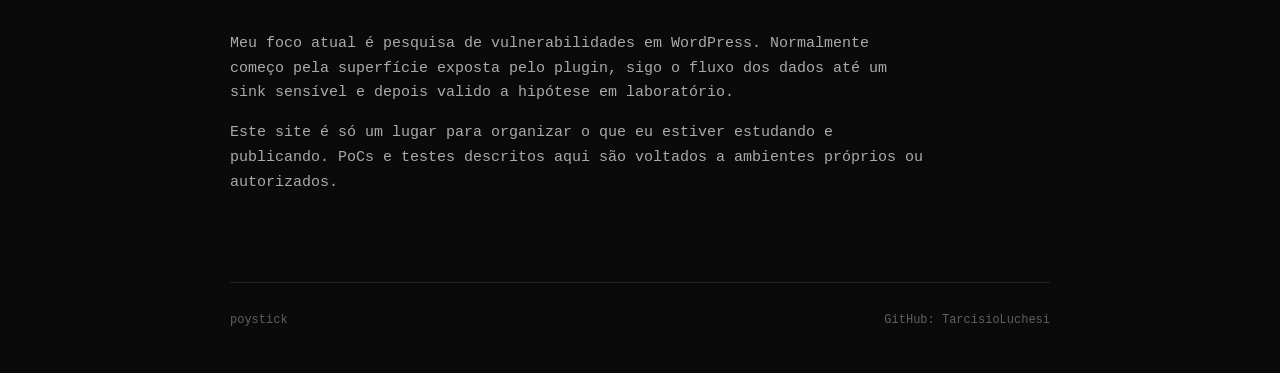
==== commit c93f9d44: "site: link Icegram Collect article from write-ups" ====
--- a/index.html
+++ b/index.html
@@ -380,8 +380,20 @@
     <section id="writeups" class="section">
       <div class="section-title">
         <h2>Write-ups</h2>
-        <span>05 publicados</span>
+        <span>06 publicados</span>
       </div>
+
+      <a class="post-row" data-method="ai-assisted" data-origin="educational" href="research/icegram-collect-1.3.21-review-url-sem-escape.html">
+        <div>
+          <p class="post-date">2026-11-01 <span class="method-badge">AI-Assisted</span> <span class="method-badge">Análise estática</span></p>
+          <h3>Icegram Collect 1.3.21 — de review_url ao sink HTML</h3>
+          <p>
+            Do hook admin_notices ao meta refresh: o valor chega sem escape ao atributo HTML,
+            mas não há exploração por usuário externo demonstrada.
+          </p>
+        </div>
+        <span class="arrow">→</span>
+      </a>
 
       <a class="post-row" data-method="ai-assisted" data-origin="third-party" href="research/cve-2026-33938-handlebars-ctf.html">
         <div>
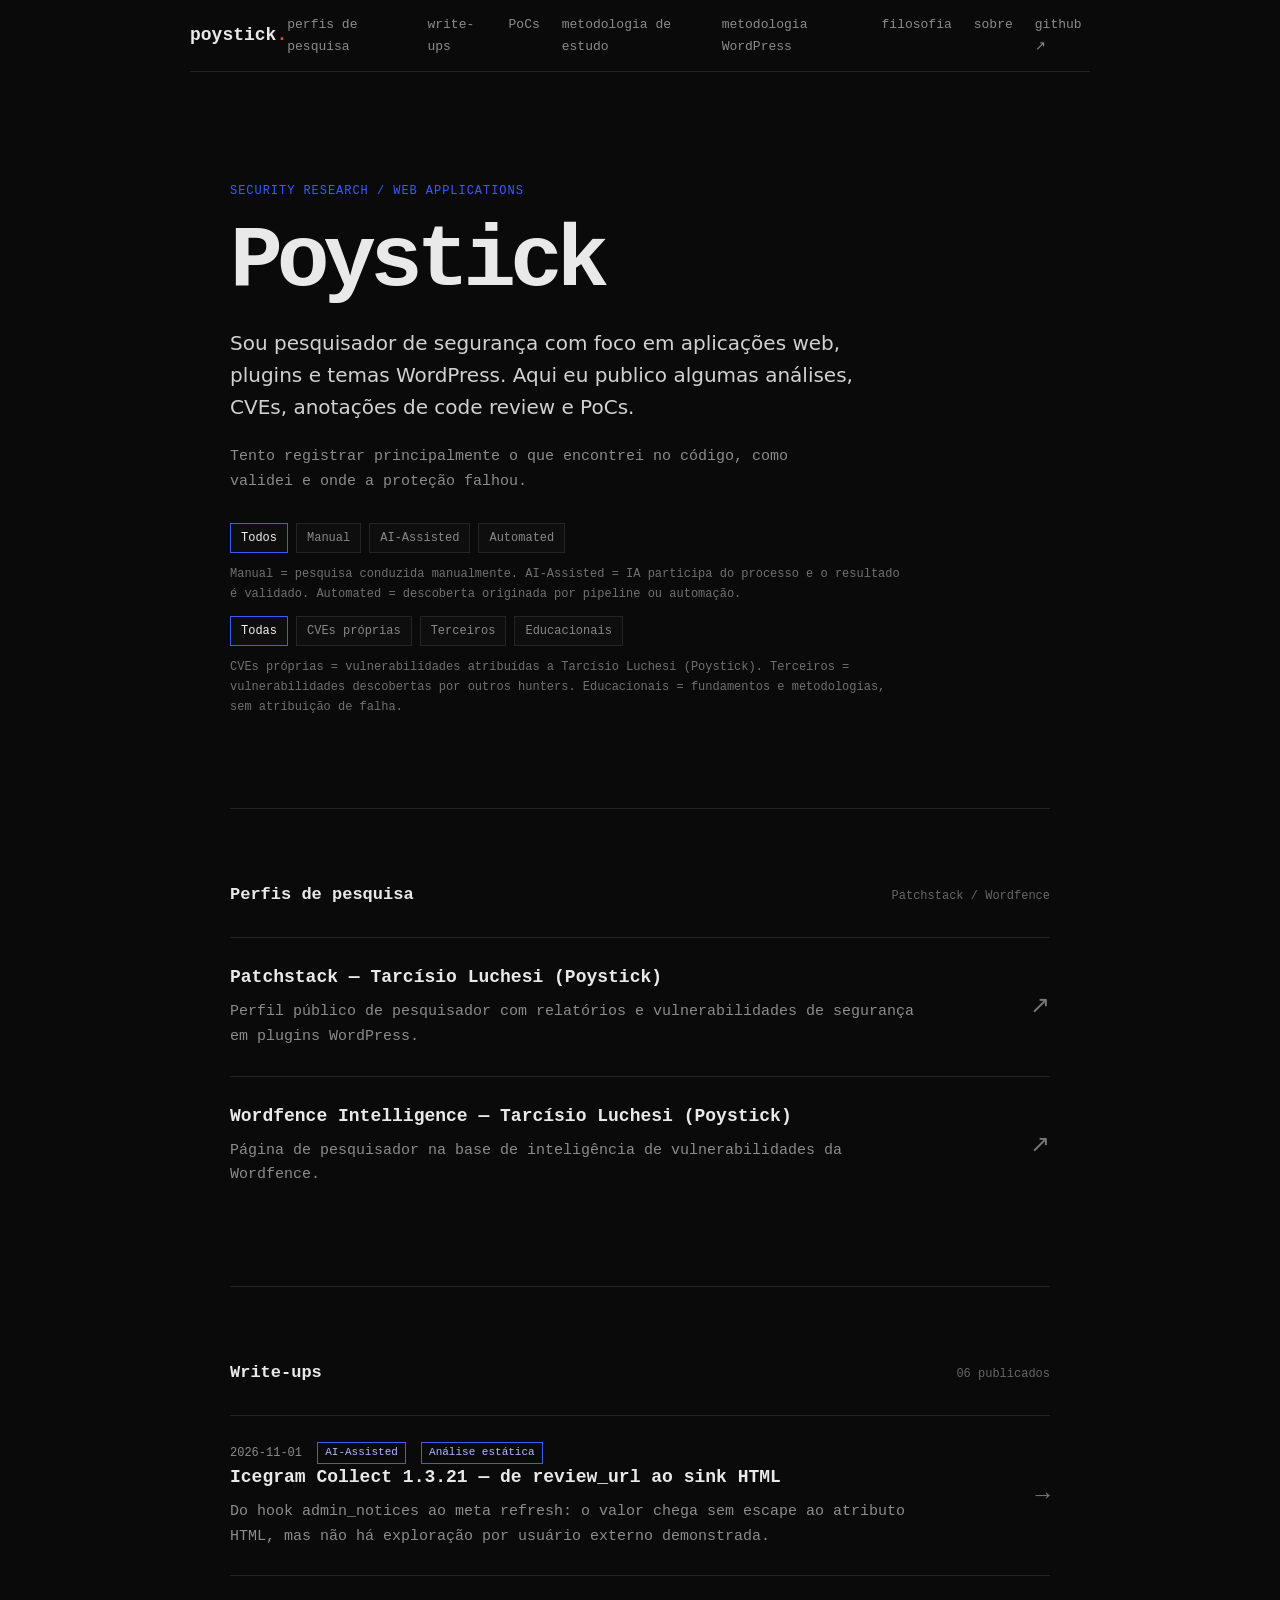
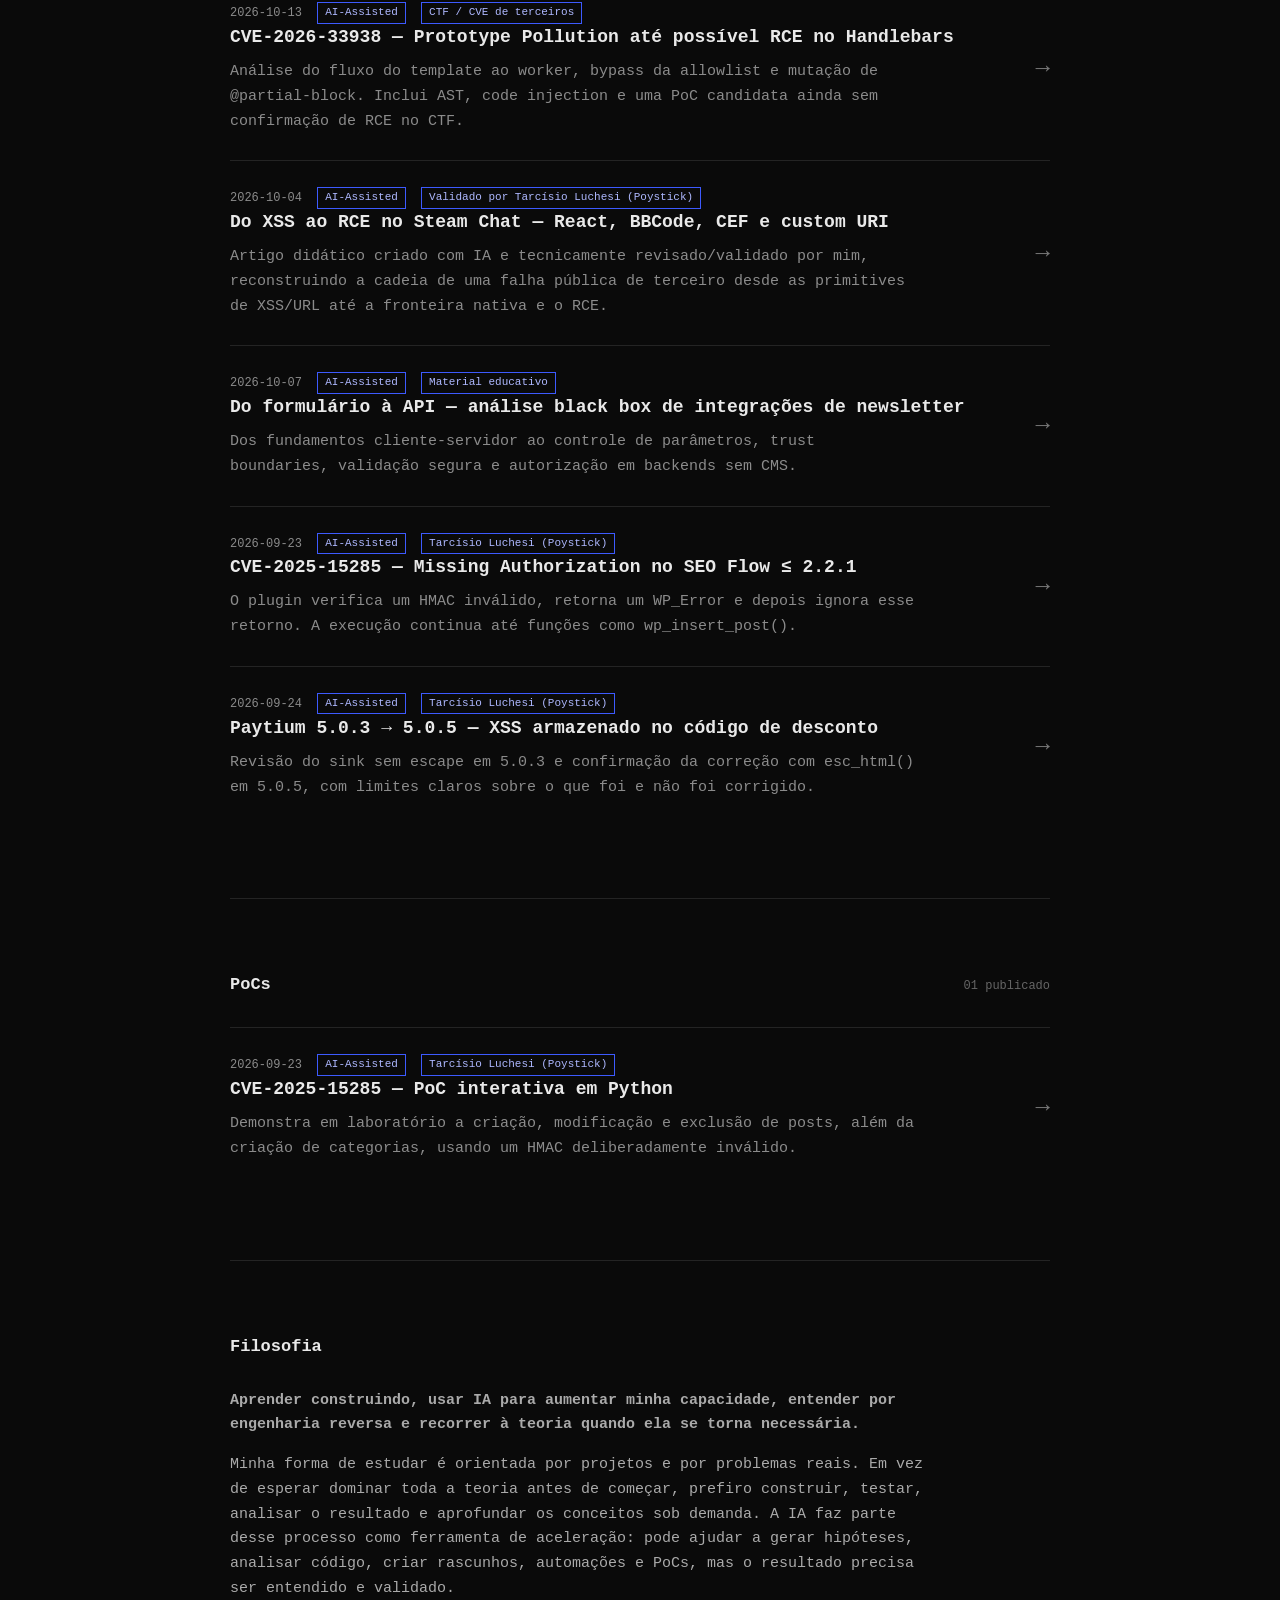
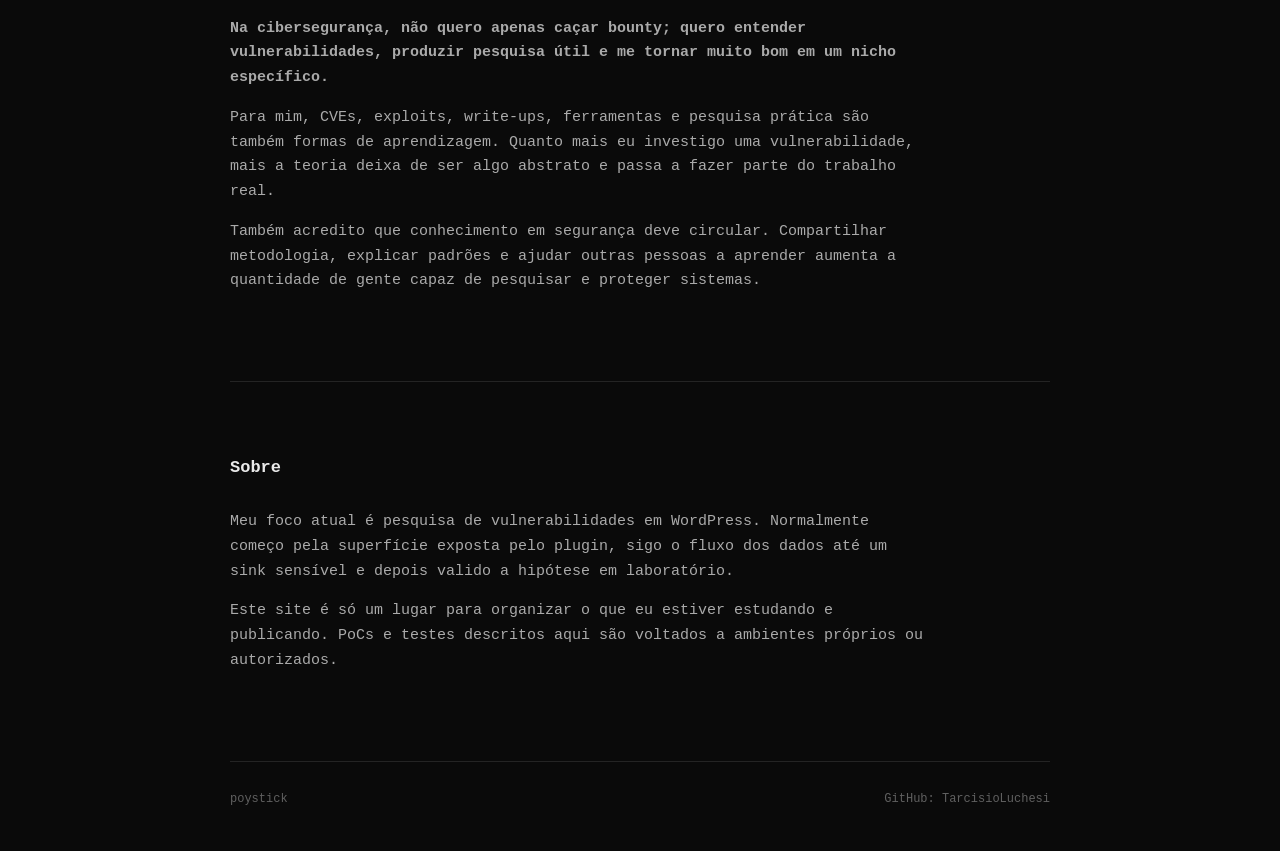
==== commit 7a15f9ad: "Add Patchstack and Wordfence researcher profiles to portfolio" ====
--- a/index.html
+++ b/index.html
@@ -332,6 +332,7 @@
   <header class="site-header">
     <a class="logo" href="./">poystick<span>.</span></a>
     <nav>
+      <a href="#perfis">perfis de pesquisa</a>
       <a href="#writeups">write-ups</a>
       <a href="#pocs">PoCs</a>
       <a href="methodology.html">metodologia de estudo</a>
@@ -375,6 +376,34 @@
         CVEs próprias = vulnerabilidades atribuídas a Tarcísio Luchesi (Poystick).
         Terceiros = vulnerabilidades descobertas por outros hunters. Educacionais = fundamentos e metodologias, sem atribuição de falha.
       </p>
+    </section>
+
+    <section id="perfis" class="section">
+      <div class="section-title">
+        <h2>Perfis de pesquisa</h2>
+        <span>Patchstack / Wordfence</span>
+      </div>
+
+      <a class="post-row" href="https://patchstack.com/database/researchers/2a640aab-c775-44da-91f8-df6b213fdd4f" target="_blank" rel="noopener noreferrer">
+        <div>
+          <h3>Patchstack — Tarcísio Luchesi (Poystick)</h3>
+          <p>
+            Perfil público de pesquisador com relatórios e vulnerabilidades de segurança
+            em plugins WordPress.
+          </p>
+        </div>
+        <span class="arrow" aria-hidden="true">↗</span>
+      </a>
+
+      <a class="post-row" href="https://www.wordfence.com/threat-intel/vulnerabilities/researchers/tarcisio-luchesi-de-almeida-silva-poystick?sortby=date&amp;sort=asc" target="_blank" rel="noopener noreferrer">
+        <div>
+          <h3>Wordfence Intelligence — Tarcísio Luchesi (Poystick)</h3>
+          <p>
+            Página de pesquisador na base de inteligência de vulnerabilidades da Wordfence.
+          </p>
+        </div>
+        <span class="arrow" aria-hidden="true">↗</span>
+      </a>
     </section>
 
     <section id="writeups" class="section">
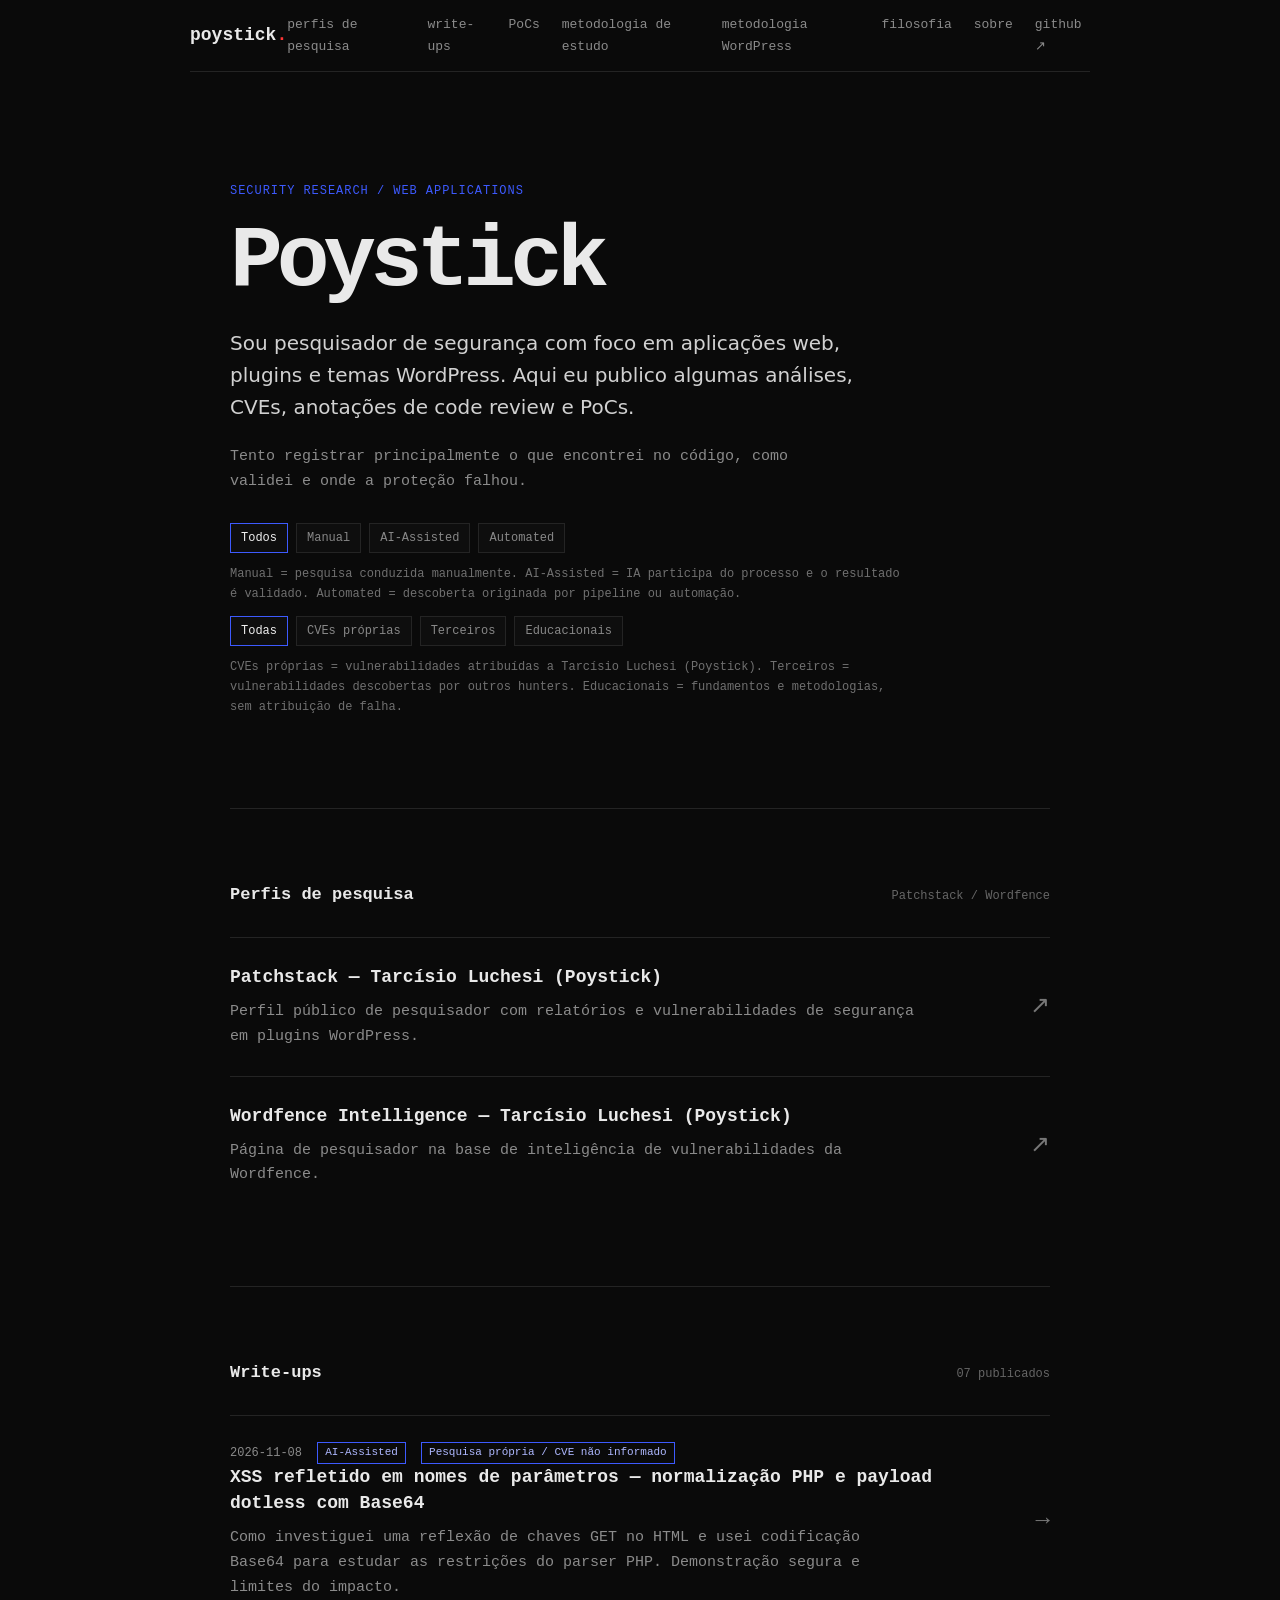
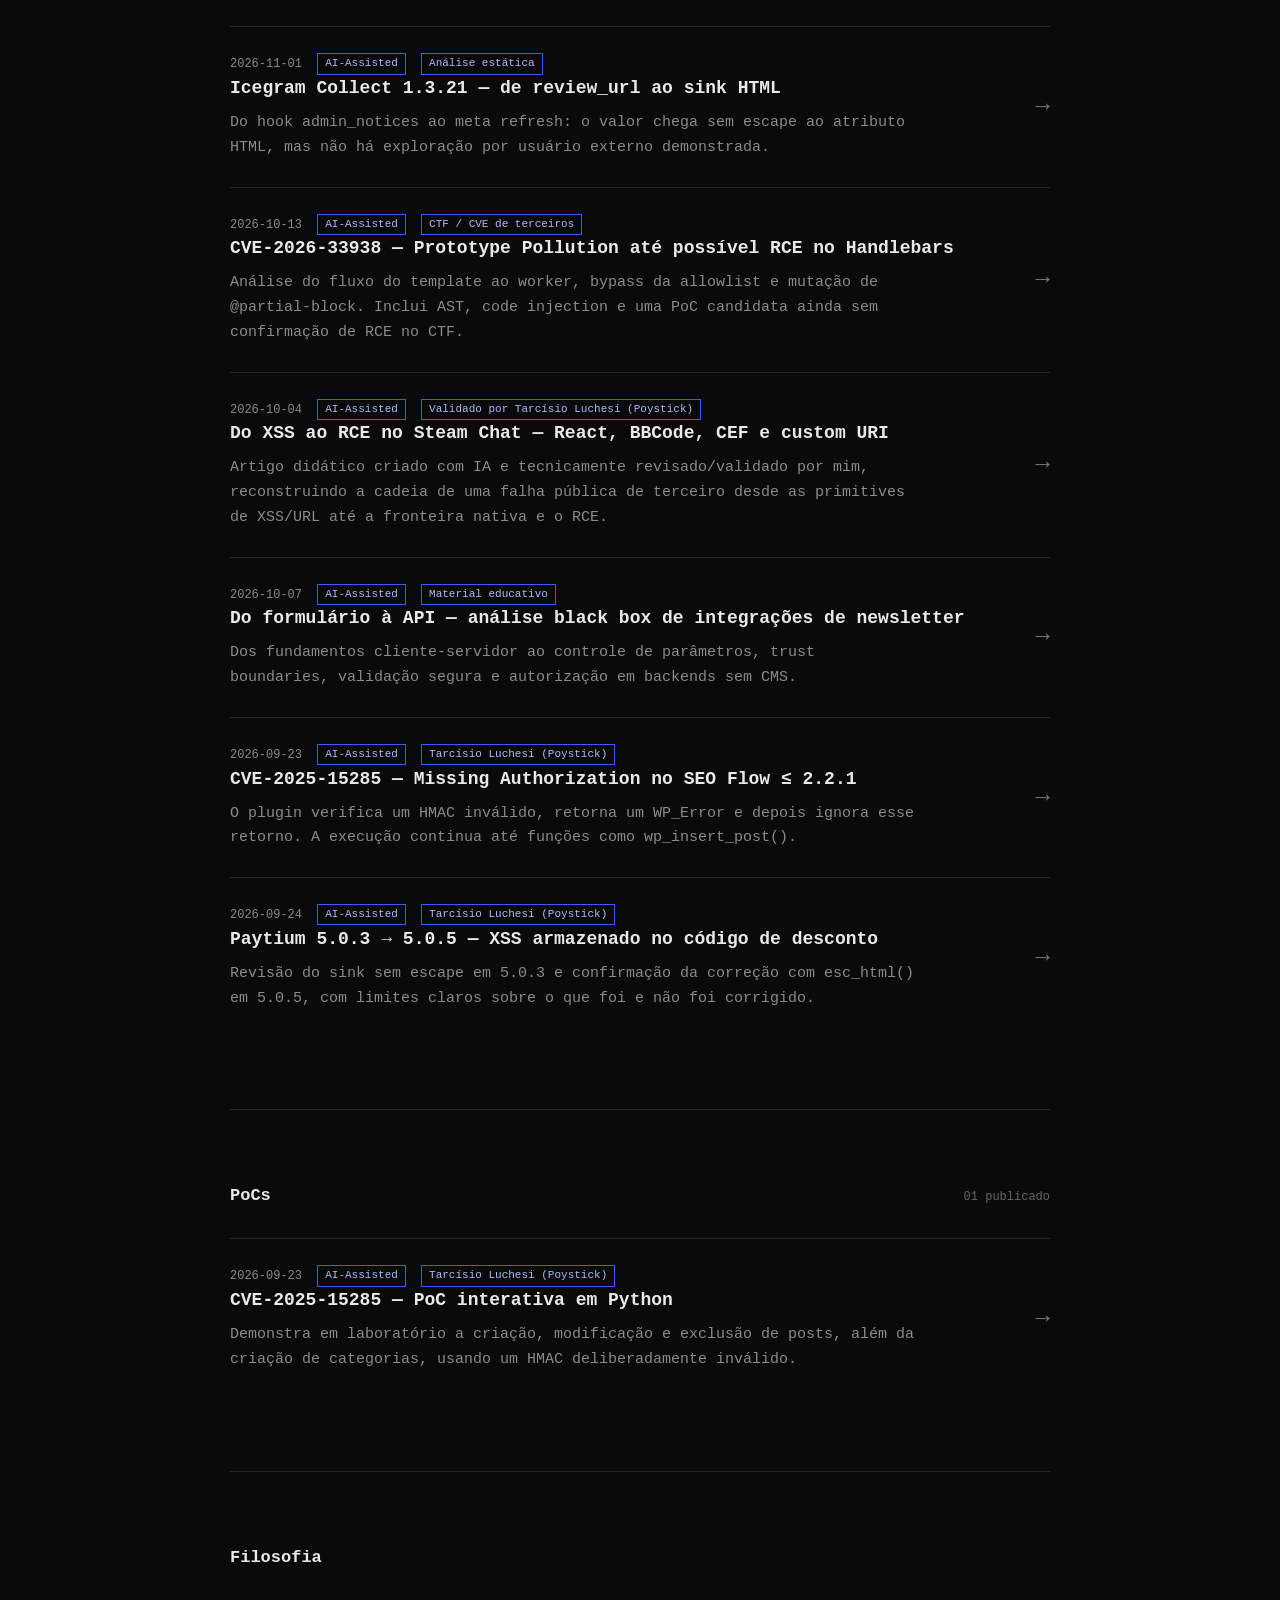
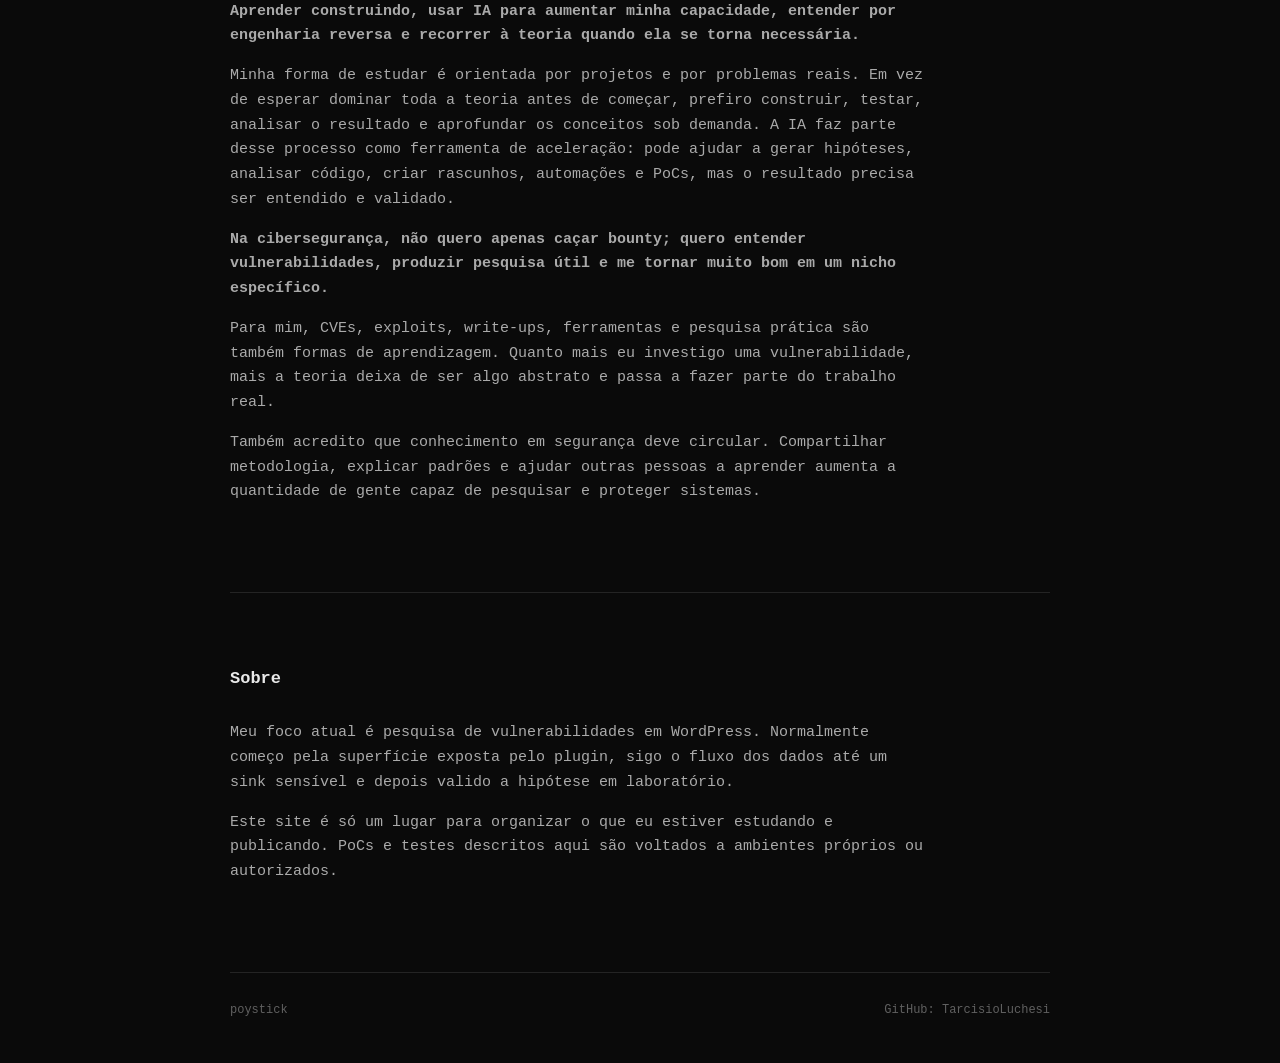
==== commit c2306010: "docs: adiciona artigo de XSS PHP na lista de write-ups" ====
--- a/index.html
+++ b/index.html
@@ -409,8 +409,20 @@
     <section id="writeups" class="section">
       <div class="section-title">
         <h2>Write-ups</h2>
-        <span>06 publicados</span>
+        <span>07 publicados</span>
       </div>
+
+      <a class="post-row" data-method="ai-assisted" data-origin="own" href="research/xss-refletido-php-waf-dotless-base64.html">
+        <div>
+          <p class="post-date">2026-11-08 <span class="method-badge">AI-Assisted</span> <span class="method-badge">Pesquisa própria / CVE não informado</span></p>
+          <h3>XSS refletido em nomes de parâmetros — normalização PHP e payload dotless com Base64</h3>
+          <p>
+            Como investiguei uma reflexão de chaves GET no HTML e usei codificação Base64
+            para estudar as restrições do parser PHP. Demonstração segura e limites do impacto.
+          </p>
+        </div>
+        <span class="arrow">→</span>
+      </a>
 
       <a class="post-row" data-method="ai-assisted" data-origin="educational" href="research/icegram-collect-1.3.21-review-url-sem-escape.html">
         <div>
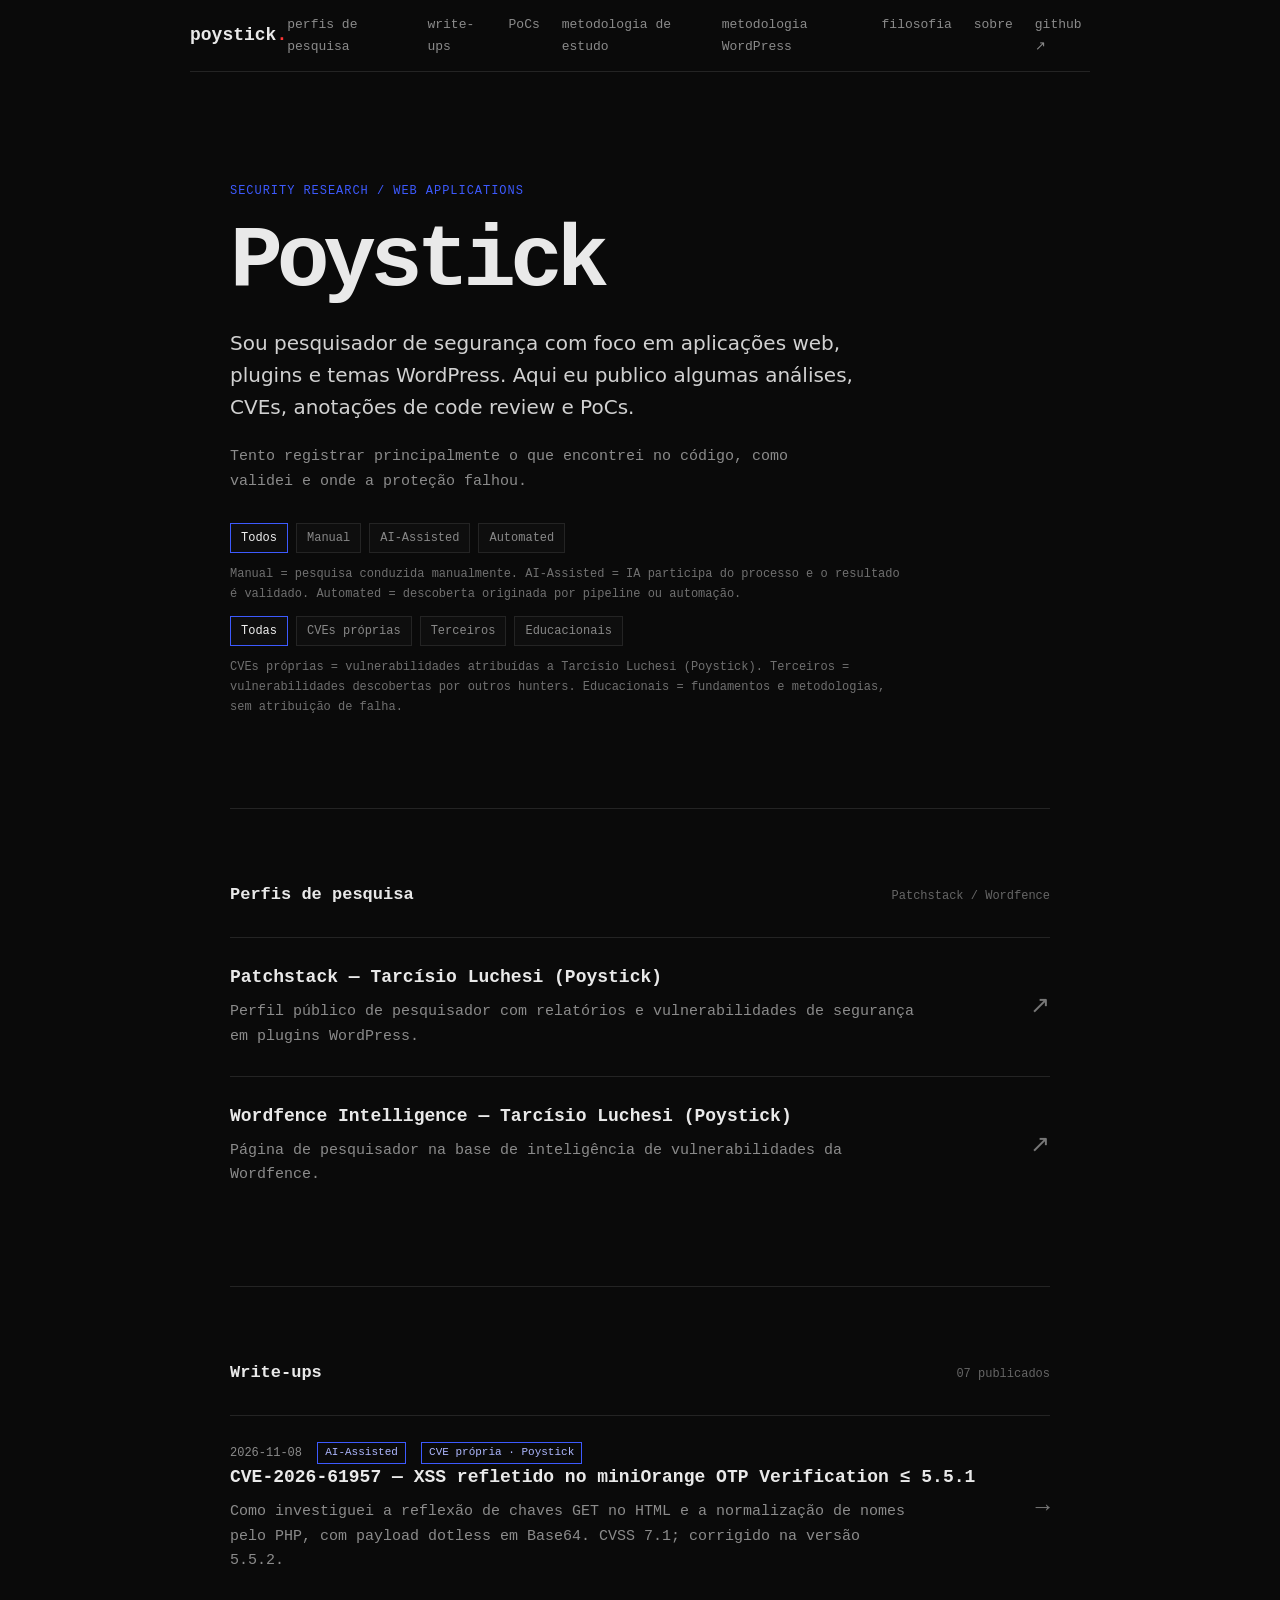
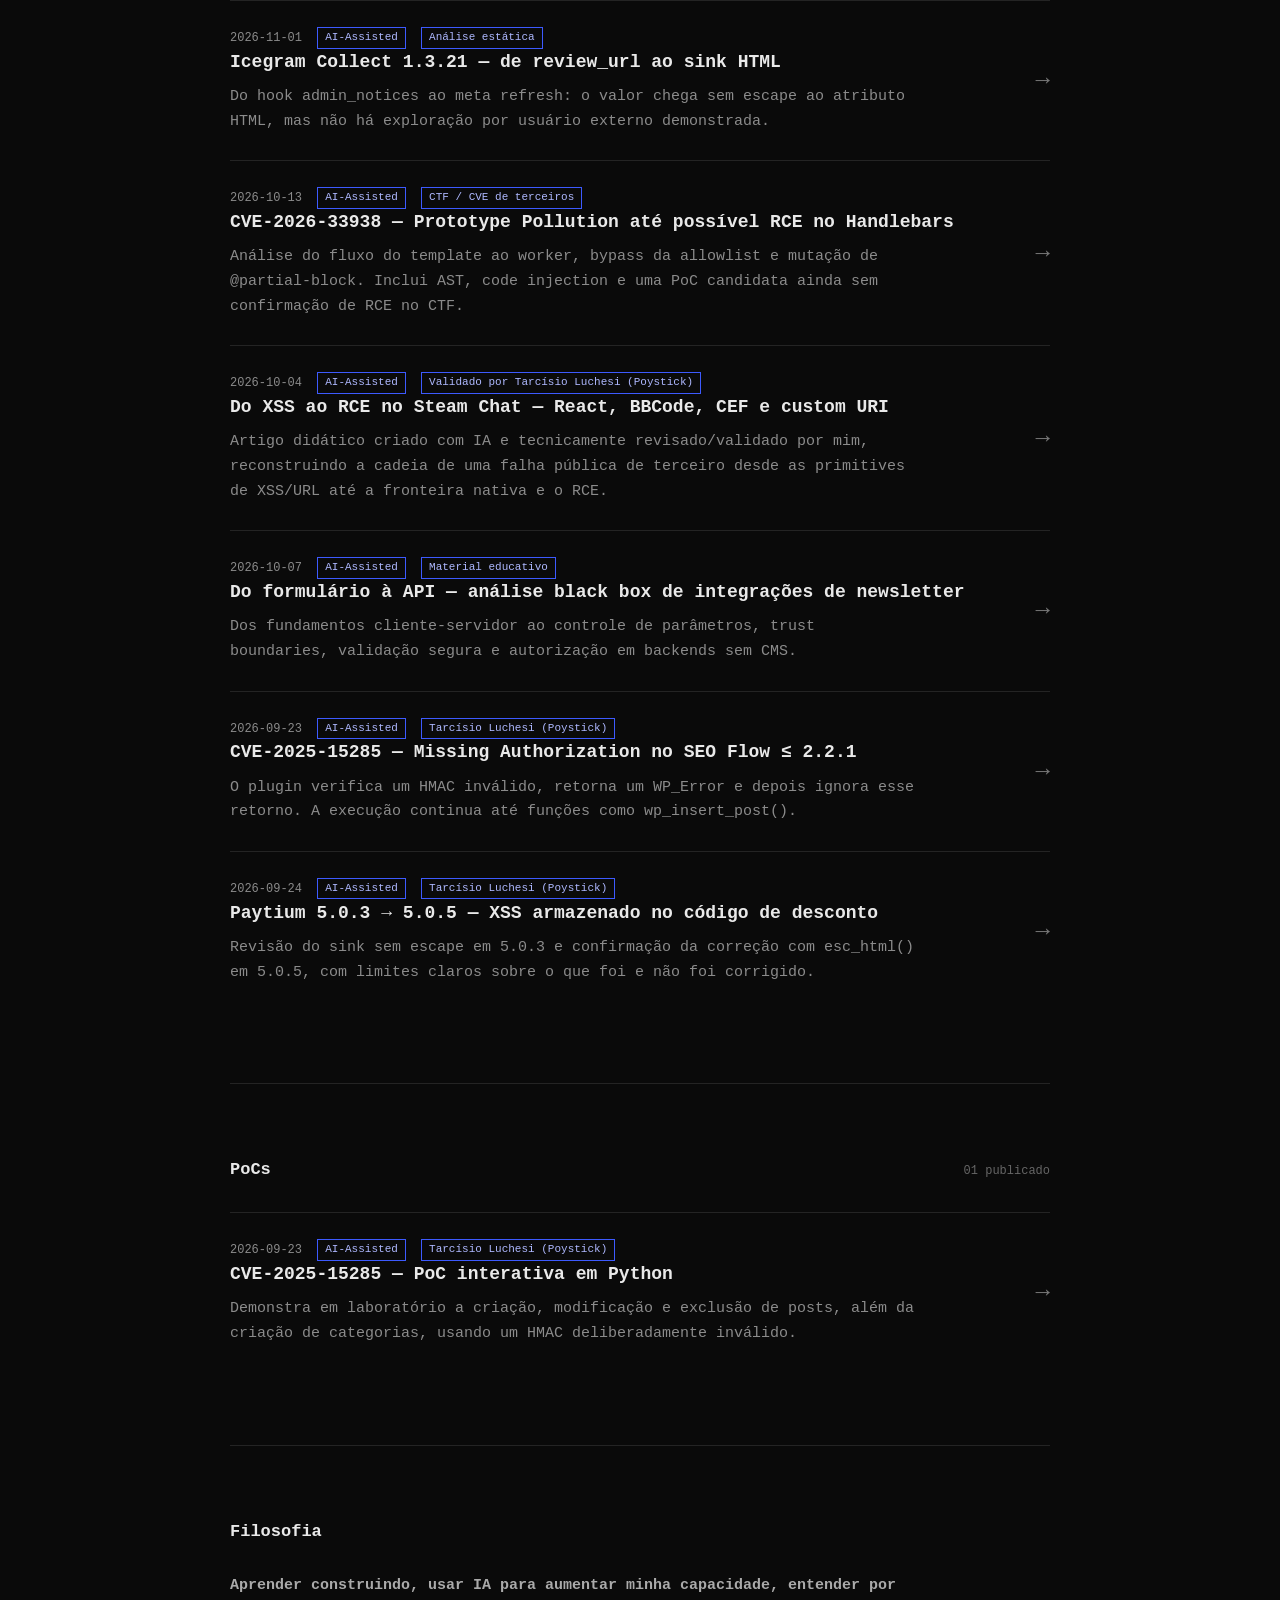
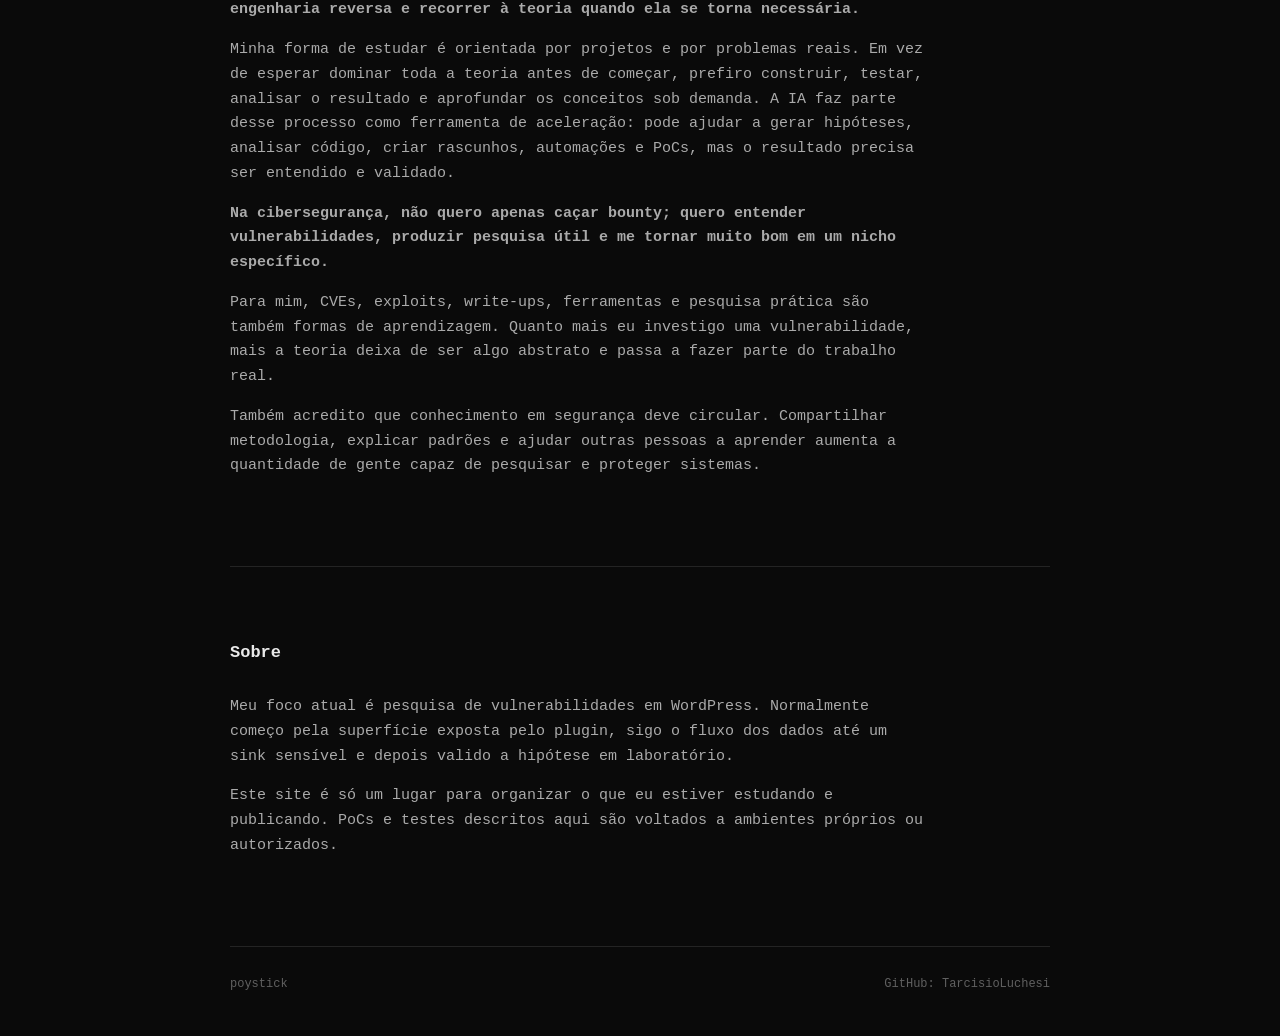
==== commit d10f5682: "docs: destaca CVE-2026-61957 no indice de write-ups" ====
--- a/index.html
+++ b/index.html
@@ -414,11 +414,11 @@
 
       <a class="post-row" data-method="ai-assisted" data-origin="own" href="research/xss-refletido-php-waf-dotless-base64.html">
         <div>
-          <p class="post-date">2026-11-08 <span class="method-badge">AI-Assisted</span> <span class="method-badge">Pesquisa própria / CVE não informado</span></p>
-          <h3>XSS refletido em nomes de parâmetros — normalização PHP e payload dotless com Base64</h3>
-          <p>
-            Como investiguei uma reflexão de chaves GET no HTML e usei codificação Base64
-            para estudar as restrições do parser PHP. Demonstração segura e limites do impacto.
+          <p class="post-date">2026-11-08 <span class="method-badge">AI-Assisted</span> <span class="method-badge">CVE própria · Poystick</span></p>
+          <h3>CVE-2026-61957 — XSS refletido no miniOrange OTP Verification ≤ 5.5.1</h3>
+          <p>
+            Como investiguei a reflexão de chaves GET no HTML e a normalização de nomes
+            pelo PHP, com payload dotless em Base64. CVSS 7.1; corrigido na versão 5.5.2.
           </p>
         </div>
         <span class="arrow">→</span>
